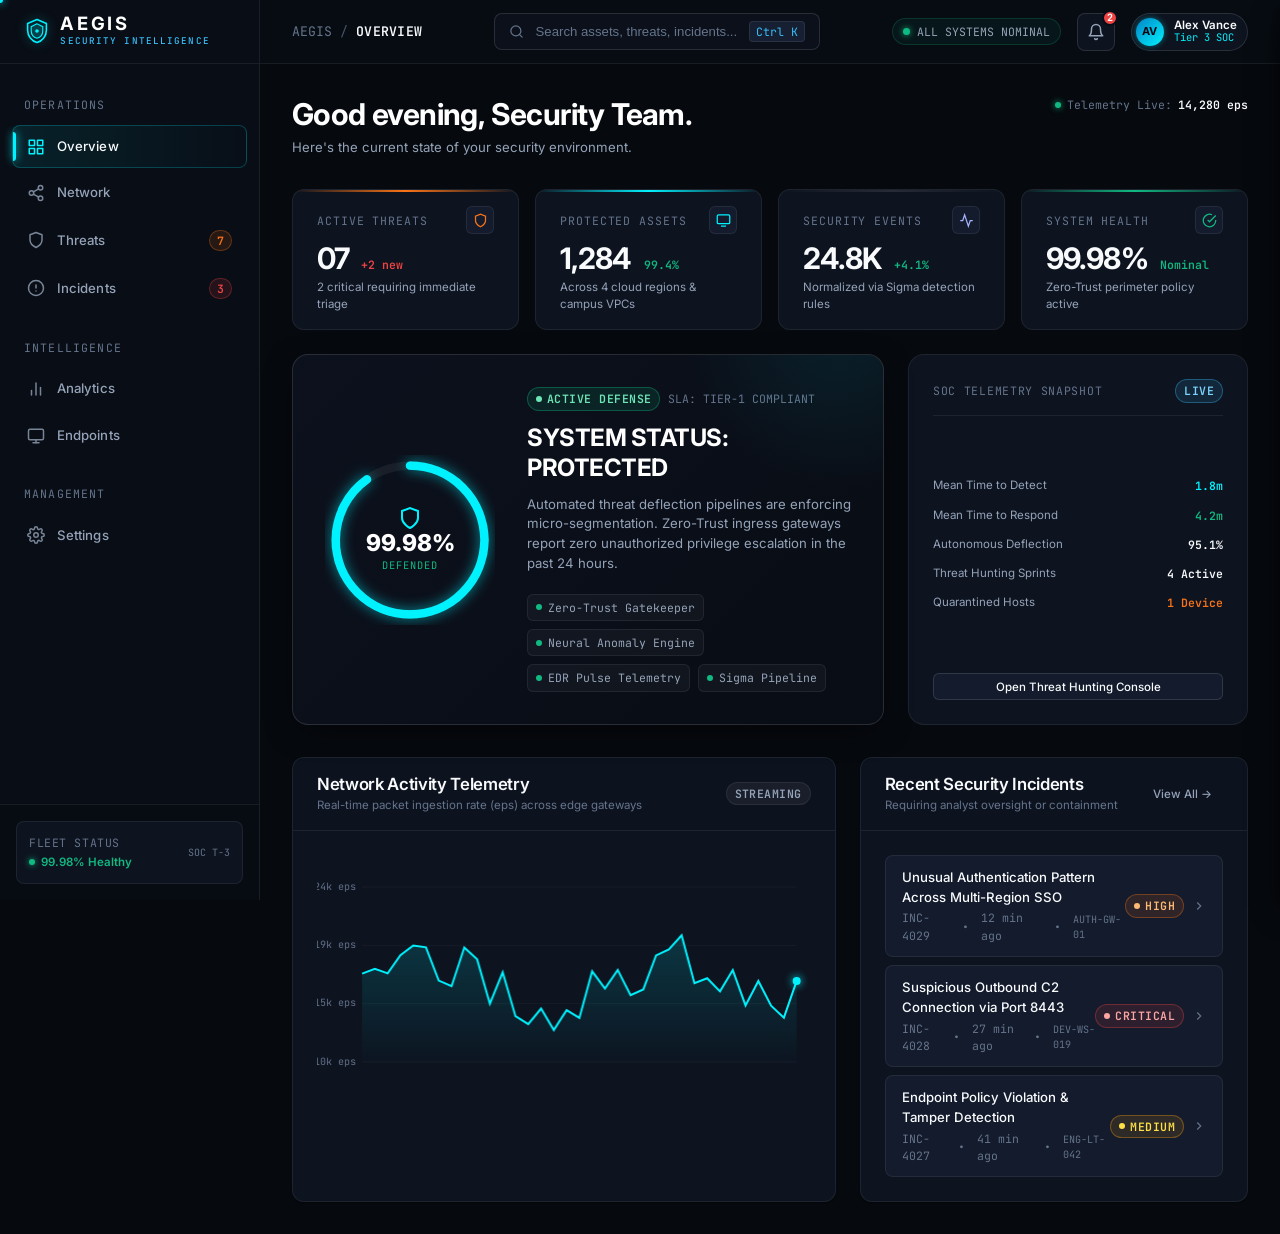
==== index.html @ f19ad9c3 "feat: complete production-grade AEGIS Security Intelligence Platform" ====
<!DOCTYPE html>
<html lang="en">
<head>
  <meta charset="UTF-8">
  <meta name="viewport" content="width=device-width, initial-scale=1.0">
  <meta name="description" content="AEGIS is a security intelligence platform concept for monitoring threats, incidents, endpoints, and network activity.">
  <meta name="theme-color" content="#06090e">
  <meta name="color-scheme" content="dark">
  <title>AEGIS — Security Intelligence Platform</title>

  <!-- Open Graph / Meta -->
  <meta property="og:title" content="AEGIS — Security Intelligence Platform">
  <meta property="og:description" content="Next-generation security operations center platform for monitoring infrastructure, investigating threats, and analyzing cyber incidents.">
  <meta property="og:type" content="website">

  <!-- Typography: Inter & JetBrains Mono -->
  <link rel="preconnect" href="https://fonts.googleapis.com">
  <link rel="preconnect" href="https://fonts.gstatic.com" crossorigin>
  <link href="https://fonts.googleapis.com/css2?family=Inter:wght@400;500;600;700;800&family=JetBrains+Mono:wght@400;500;600;700&display=swap" rel="stylesheet">

  <!-- Stylesheets -->
  <link rel="stylesheet" href="css/variables.css">
  <link rel="stylesheet" href="css/base.css">
  <link rel="stylesheet" href="css/layout.css">
  <link rel="stylesheet" href="css/components.css">
  <link rel="stylesheet" href="css/dashboard.css">
  <link rel="stylesheet" href="css/responsive.css">
</head>
<body>
  <!-- Accessibility: Skip Link -->
  <a href="#main-content" class="skip-link">Skip to main content</a>

  <div class="app-container">
    <!-- ====================================================================
         GLOBAL APPLICATION SHELL: SIDEBAR
         ==================================================================== -->
    <aside id="app-sidebar" class="app-sidebar" aria-label="Main Navigation">
      <div class="sidebar-header">
        <a href="#/overview" class="brand-logo-wrap" title="AEGIS Platform Home">
          <!-- Geometric Aegis Shield SVG Logo -->
          <svg class="brand-shield-svg" viewBox="0 0 32 36" fill="none" xmlns="http://www.w3.org/2000/svg" aria-hidden="true">
            <path d="M16 2L3 7.5V17C3 24.8 8.6 31.9 16 34C23.4 31.9 29 24.8 29 17V7.5L16 2Z" stroke="currentColor" stroke-width="2.2" stroke-linecap="round" stroke-linejoin="round"/>
            <path d="M16 8L8 12V17.5C8 22.2 11.4 26.6 16 28C20.6 26.6 24 22.2 24 17.5V12L16 8Z" fill="rgba(0, 242, 254, 0.12)" stroke="currentColor" stroke-width="1.6"/>
            <circle cx="16" cy="18" r="2.5" fill="currentColor"/>
          </svg>
          <div class="brand-text">
            <span class="brand-name">AEGIS</span>
            <span class="brand-tagline">Security Intelligence</span>
          </div>
        </a>
      </div>

      <nav class="sidebar-nav" aria-label="Platform Views">
        <div class="nav-section-label">Operations</div>
        
        <a href="#/overview" class="nav-item is-active" data-route="overview" aria-current="page">
          <div class="nav-label-wrap">
            <svg class="nav-icon" viewBox="0 0 24 24" fill="none" stroke="currentColor" stroke-width="2" stroke-linecap="round" stroke-linejoin="round" aria-hidden="true">
              <rect x="3" y="3" width="7" height="7"/><rect x="14" y="3" width="7" height="7"/><rect x="14" y="14" width="7" height="7"/><rect x="3" y="14" width="7" height="7"/>
            </svg>
            <span>Overview</span>
          </div>
        </a>

        <a href="#/network" class="nav-item" data-route="network">
          <div class="nav-label-wrap">
            <svg class="nav-icon" viewBox="0 0 24 24" fill="none" stroke="currentColor" stroke-width="2" stroke-linecap="round" stroke-linejoin="round" aria-hidden="true">
              <circle cx="18" cy="5" r="3"/><circle cx="6" cy="12" r="3"/><circle cx="18" cy="19" r="3"/><line x1="8.59" y1="13.51" x2="15.42" y2="17.49"/><line x1="15.41" y1="6.51" x2="8.59" y2="10.49"/>
            </svg>
            <span>Network</span>
          </div>
        </a>

        <a href="#/threats" class="nav-item" data-route="threats">
          <div class="nav-label-wrap">
            <svg class="nav-icon" viewBox="0 0 24 24" fill="none" stroke="currentColor" stroke-width="2" stroke-linecap="round" stroke-linejoin="round" aria-hidden="true">
              <path d="M12 22s8-4 8-10V5l-8-3-8 3v7c0 6 8 10 8 10z"/>
            </svg>
            <span>Threats</span>
          </div>
          <span class="nav-badge badge-high" title="Active Detections">7</span>
        </a>

        <a href="#/incidents" class="nav-item" data-route="incidents">
          <div class="nav-label-wrap">
            <svg class="nav-icon" viewBox="0 0 24 24" fill="none" stroke="currentColor" stroke-width="2" stroke-linecap="round" stroke-linejoin="round" aria-hidden="true">
              <circle cx="12" cy="12" r="10"/><line x1="12" y1="8" x2="12" y2="12"/><line x1="12" y1="16" x2="12.01" y2="16"/>
            </svg>
            <span>Incidents</span>
          </div>
          <span class="nav-badge badge-critical" title="Open Incidents">3</span>
        </a>

        <div class="nav-section-label" style="margin-top: var(--space-md);">Intelligence</div>

        <a href="#/analytics" class="nav-item" data-route="analytics">
          <div class="nav-label-wrap">
            <svg class="nav-icon" viewBox="0 0 24 24" fill="none" stroke="currentColor" stroke-width="2" stroke-linecap="round" stroke-linejoin="round" aria-hidden="true">
              <line x1="18" y1="20" x2="18" y2="10"/><line x1="12" y1="20" x2="12" y2="4"/><line x1="6" y1="20" x2="6" y2="14"/>
            </svg>
            <span>Analytics</span>
          </div>
        </a>

        <a href="#/endpoints" class="nav-item" data-route="endpoints">
          <div class="nav-label-wrap">
            <svg class="nav-icon" viewBox="0 0 24 24" fill="none" stroke="currentColor" stroke-width="2" stroke-linecap="round" stroke-linejoin="round" aria-hidden="true">
              <rect x="2" y="3" width="20" height="14" rx="2" ry="2"/><line x1="8" y1="21" x2="16" y2="21"/><line x1="12" y1="17" x2="12" y2="21"/>
            </svg>
            <span>Endpoints</span>
          </div>
        </a>

        <div class="nav-section-label" style="margin-top: var(--space-md);">Management</div>

        <a href="#/settings" class="nav-item settings-link" data-route="settings">
          <div class="nav-label-wrap">
            <svg class="nav-icon" viewBox="0 0 24 24" fill="none" stroke="currentColor" stroke-width="2" stroke-linecap="round" stroke-linejoin="round" aria-hidden="true">
              <circle cx="12" cy="12" r="3"/><path d="M19.4 15a1.65 1.65 0 0 0 .33 1.82l.06.06a2 2 0 0 1 0 2.83 2 2 0 0 1-2.83 0l-.06-.06a1.65 1.65 0 0 0-1.82-.33 1.65 1.65 0 0 0-1 1.51V21a2 2 0 0 1-2 2 2 2 0 0 1-2-2v-.09A1.65 1.65 0 0 0 9 19.4a1.65 1.65 0 0 0-1.82.33l-.06.06a2 2 0 0 1-2.83 0 2 2 0 0 1 0-2.83l.06-.06a1.65 1.65 0 0 0 .33-1.82 1.65 1.65 0 0 0-1.51-1H3a2 2 0 0 1-2-2 2 2 0 0 1 2-2h.09A1.65 1.65 0 0 0 4.6 9a1.65 1.65 0 0 0-.33-1.82l-.06-.06a2 2 0 0 1 0-2.83 2 2 0 0 1 2.83 0l.06.06a1.65 1.65 0 0 0 1.82.33H9a1.65 1.65 0 0 0 1-1.51V3a2 2 0 0 1 2-2 2 2 0 0 1 2 2v.09a1.65 1.65 0 0 0 1 1.51 1.65 1.65 0 0 0 1.82-.33l.06-.06a2 2 0 0 1 2.83 0 2 2 0 0 1 0 2.83l-.06.06a1.65 1.65 0 0 0-.33 1.82V9a1.65 1.65 0 0 0 1.51 1H21a2 2 0 0 1 2 2 2 2 0 0 1-2 2h-.09a1.65 1.65 0 0 0-1.51 1z"/>
            </svg>
            <span>Settings</span>
          </div>
        </a>
      </nav>

      <!-- Sidebar Status Card -->
      <div class="sidebar-footer">
        <div class="health-status-card">
          <div class="health-status-info">
            <span class="health-label">Fleet Status</span>
            <span class="health-val">
              <span class="health-pulse-dot"></span>
              99.98% Healthy
            </span>
          </div>
          <span style="font-family:var(--font-mono); font-size:10px; color:var(--text-muted);">SOC T-3</span>
        </div>
      </div>
    </aside>

    <!-- ====================================================================
         MAIN APP CONTAINER: TOPBAR & CONTENT
         ==================================================================== -->
    <main id="main-content" class="app-main" tabindex="-1">
      <!-- Topbar Header -->
      <header class="app-topbar">
        <div class="topbar-left">
          <button id="mobile-menu-trigger" class="mobile-menu-trigger" aria-label="Open Navigation Menu">
            <svg width="20" height="20" viewBox="0 0 24 24" fill="none" stroke="currentColor" stroke-width="2" stroke-linecap="round" stroke-linejoin="round" aria-hidden="true"><line x1="3" y1="12" x2="21" y2="12"/><line x1="3" y1="6" x2="21" y2="6"/><line x1="3" y1="18" x2="21" y2="18"/></svg>
          </button>
          
          <nav class="breadcrumbs" aria-label="Breadcrumb">
            <span class="breadcrumb-root">AEGIS</span>
            <span class="breadcrumb-separator">/</span>
            <span id="breadcrumb-current" class="breadcrumb-current">OVERVIEW</span>
          </nav>
        </div>

        <div class="topbar-center">
          <button class="search-command-btn" aria-label="Global Search">
            <svg width="15" height="15" viewBox="0 0 24 24" fill="none" stroke="currentColor" stroke-width="2" stroke-linecap="round" stroke-linejoin="round" aria-hidden="true"><circle cx="11" cy="11" r="8"/><line x1="21" y1="21" x2="16.65" y2="16.65"/></svg>
            <span>Search assets, threats, incidents...</span>
            <kbd class="search-kbd-shortcut">Ctrl K</kbd>
          </button>
        </div>

        <div class="topbar-right">
          <div class="system-status-indicator" title="Global Security SLA Nominal">
            <span class="status-dot-nominal"></span>
            <span>ALL SYSTEMS NOMINAL</span>
          </div>

          <!-- Notification Bell -->
          <div class="notif-wrapper">
            <button id="notif-btn" class="icon-btn" aria-label="View Alerts and Notifications" aria-expanded="false">
              <svg width="18" height="18" viewBox="0 0 24 24" fill="none" stroke="currentColor" stroke-width="2" stroke-linecap="round" stroke-linejoin="round" aria-hidden="true"><path d="M18 8A6 6 0 0 0 6 8c0 7-3 9-3 9h18s-3-2-3-9"/><path d="M13.73 21a2 2 0 0 1-3.46 0"/></svg>
              <span id="notif-badge" class="notif-badge-pill">2</span>
            </button>
            <div id="notif-panel" class="notif-panel" role="region" aria-label="Alerts Dropdown">
              <div class="notif-header">
                <span class="notif-title">Real-Time SOC Alerts</span>
                <button id="notif-clear-btn" class="notif-clear-btn">Mark All Read</button>
              </div>
              <ul id="notif-list" class="notif-list"></ul>
            </div>
          </div>

          <!-- Analyst Profile -->
          <div class="user-profile-badge" title="Authenticated Security Analyst">
            <div class="user-avatar">AV</div>
            <div class="user-meta">
              <span class="user-name">Alex Vance</span>
              <span class="user-role">Tier 3 SOC</span>
            </div>
          </div>
        </div>
      </header>

      <!-- Content Views Wrapper -->
      <div class="content-wrapper">

        <!-- ================================================================
             VIEW 1: OVERVIEW DASHBOARD
             ================================================================ -->
        <section id="view-overview" class="page-view is-active" aria-labelledby="overview-heading">
          <div class="page-header">
            <div class="page-title-group">
              <h1 id="overview-heading" class="page-title">Good evening, Security Team.</h1>
              <p class="page-subtitle">Here's the current state of your security environment.</p>
            </div>
            <div class="page-header-actions">
              <span style="font-family:var(--font-mono); font-size:var(--text-xs); color:var(--text-muted); display:flex; align-items:center; gap:6px;">
                <span class="status-dot-nominal" style="width:6px; height:6px;"></span>
                Telemetry Live: <span id="ticker-eps" style="color:var(--text-primary); font-weight:600;">14,280 eps</span>
              </span>
            </div>
          </div>

          <!-- Top Metrics Grid -->
          <div class="metrics-grid">
            <div class="metric-card accent-threat">
              <div class="metric-top">
                <span class="metric-label">Active Threats</span>
                <div class="metric-icon-wrap" style="color:var(--color-high);">
                  <svg width="15" height="15" viewBox="0 0 24 24" fill="none" stroke="currentColor" stroke-width="2"><path d="M12 22s8-4 8-10V5l-8-3-8 3v7c0 6 8 10 8 10z"/></svg>
                </div>
              </div>
              <div class="metric-val-row">
                <span class="metric-val">07</span>
                <span class="metric-trend trend-negative">+2 new</span>
              </div>
              <p class="metric-sub">2 critical requiring immediate triage</p>
            </div>

            <div class="metric-card accent-cyan">
              <div class="metric-top">
                <span class="metric-label">Protected Assets</span>
                <div class="metric-icon-wrap">
                  <svg width="15" height="15" viewBox="0 0 24 24" fill="none" stroke="currentColor" stroke-width="2"><rect x="2" y="3" width="20" height="14" rx="2" ry="2"/><line x1="8" y1="21" x2="16" y2="21"/></svg>
                </div>
              </div>
              <div class="metric-val-row">
                <span class="metric-val">1,284</span>
                <span class="metric-trend trend-positive">99.4%</span>
              </div>
              <p class="metric-sub">Across 4 cloud regions & campus VPCs</p>
            </div>

            <div class="metric-card">
              <div class="metric-top">
                <span class="metric-label">Security Events</span>
                <div class="metric-icon-wrap" style="color:#a5b4fc;">
                  <svg width="15" height="15" viewBox="0 0 24 24" fill="none" stroke="currentColor" stroke-width="2"><polyline points="22 12 18 12 15 21 9 3 6 12 2 12"/></svg>
                </div>
              </div>
              <div class="metric-val-row">
                <span class="metric-val">24.8K</span>
                <span class="metric-trend trend-positive">+4.1%</span>
              </div>
              <p class="metric-sub">Normalized via Sigma detection rules</p>
            </div>

            <div class="metric-card accent-success">
              <div class="metric-top">
                <span class="metric-label">System Health</span>
                <div class="metric-icon-wrap" style="color:var(--color-success);">
                  <svg width="15" height="15" viewBox="0 0 24 24" fill="none" stroke="currentColor" stroke-width="2"><path d="M22 11.08V12a10 10 0 1 1-5.93-9.14"/><polyline points="22 4 12 14.01 9 11.01"/></svg>
                </div>
              </div>
              <div class="metric-val-row">
                <span class="metric-val">99.98%</span>
                <span class="metric-trend trend-positive">Nominal</span>
              </div>
              <p class="metric-sub">Zero-Trust perimeter policy active</p>
            </div>
          </div>

          <!-- Central Security Status Banner -->
          <div class="overview-status-banner">
            <div class="status-viz-card">
              <div class="radial-status-gauge" aria-label="System status 99.98% protected">
                <svg class="gauge-svg" viewBox="0 0 160 160">
                  <circle class="gauge-track" cx="80" cy="80" r="70" />
                  <circle class="gauge-progress" cx="80" cy="80" r="70" />
                </svg>
                <div class="gauge-inner-content">
                  <svg class="gauge-shield-icon" viewBox="0 0 24 24" fill="none" stroke="currentColor" stroke-width="2"><path d="M12 22s8-4 8-10V5l-8-3-8 3v7c0 6 8 10 8 10z"/></svg>
                  <span class="gauge-val">99.98%</span>
                  <span class="gauge-label">DEFENDED</span>
                </div>
              </div>

              <div class="status-details-content">
                <div class="status-badge-row">
                  <span class="badge badge-success"><span class="badge-dot"></span>ACTIVE DEFENSE</span>
                  <span style="font-family:var(--font-mono); font-size:var(--text-xs); color:var(--text-muted);">SLA: TIER-1 COMPLIANT</span>
                </div>
                <h2 class="status-headline">SYSTEM STATUS: PROTECTED</h2>
                <p class="status-description">
                  Automated threat deflection pipelines are enforcing micro-segmentation. Zero-Trust ingress gateways report zero unauthorized privilege escalation in the past 24 hours.
                </p>
                <div class="engine-chips-grid">
                  <span class="engine-chip"><span class="chip-status-dot"></span>Zero-Trust Gatekeeper</span>
                  <span class="engine-chip"><span class="chip-status-dot"></span>Neural Anomaly Engine</span>
                  <span class="engine-chip"><span class="chip-status-dot"></span>EDR Pulse Telemetry</span>
                  <span class="engine-chip"><span class="chip-status-dot"></span>Sigma Pipeline</span>
                </div>
              </div>
            </div>

            <!-- SOC Readiness Sidebar -->
            <div class="soc-readiness-card">
              <div class="readiness-header">
                <span class="readiness-title">SOC Telemetry Snapshot</span>
                <span class="badge badge-low">LIVE</span>
              </div>
              <div class="readiness-list">
                <div class="readiness-row">
                  <span class="readiness-k">Mean Time to Detect</span>
                  <span class="readiness-v" style="color:var(--accent-cyan);">1.8m</span>
                </div>
                <div class="readiness-row">
                  <span class="readiness-k">Mean Time to Respond</span>
                  <span class="readiness-v" style="color:var(--color-success);">4.2m</span>
                </div>
                <div class="readiness-row">
                  <span class="readiness-k">Autonomous Deflection</span>
                  <span class="readiness-v">95.1%</span>
                </div>
                <div class="readiness-row">
                  <span class="readiness-k">Threat Hunting Sprints</span>
                  <span class="readiness-v">4 Active</span>
                </div>
                <div class="readiness-row">
                  <span class="readiness-k">Quarantined Hosts</span>
                  <span class="readiness-v" style="color:var(--color-high);">1 Device</span>
                </div>
              </div>
              <button class="btn btn-secondary btn-sm" onclick="window.AEGIS_NAV.navigateTo('threats')" style="width:100%;">
                Open Threat Hunting Console
              </button>
            </div>
          </div>

          <!-- Bottom Row: Realtime Activity Wave + Recent Incidents -->
          <div class="overview-grid-2col">
            <div class="card">
              <div class="card-header">
                <div class="card-title-wrap">
                  <h3 class="card-title">Network Activity Telemetry</h3>
                  <span class="card-subtitle">Real-time packet ingestion rate (eps) across edge gateways</span>
                </div>
                <span class="badge badge-neutral">STREAMING</span>
              </div>
              <div class="card-body">
                <div class="chart-container-box">
                  <canvas id="overview-activity-chart" class="chart-canvas"></canvas>
                </div>
              </div>
            </div>

            <div class="card">
              <div class="card-header">
                <div class="card-title-wrap">
                  <h3 class="card-title">Recent Security Incidents</h3>
                  <span class="card-subtitle">Requiring analyst oversight or containment</span>
                </div>
                <button class="btn btn-ghost btn-sm" onclick="window.AEGIS_NAV.navigateTo('incidents')">
                  View All &rarr;
                </button>
              </div>
              <div class="card-body">
                <div id="overview-incident-stream" class="incident-stream-list"></div>
              </div>
            </div>
          </div>
        </section>

        <!-- ================================================================
             VIEW 2: NETWORK INTELLIGENCE
             ================================================================ -->
        <section id="view-network" class="page-view" aria-labelledby="network-heading">
          <div class="page-header">
            <div class="page-title-group">
              <h1 id="network-heading" class="page-title">NETWORK INTELLIGENCE</h1>
              <p class="page-subtitle">Monitor relationships between protected assets and external activity.</p>
            </div>
            <div class="page-header-actions">
              <span class="badge badge-low">48 Monitored Nodes</span>
              <span class="badge badge-neutral">Fiber 40G Mesh</span>
            </div>
          </div>

          <div class="network-layout-wrapper">
            <div class="network-canvas-card">
              <!-- Toolbar -->
              <div class="network-toolbar">
                <div class="network-filter-pills" role="group" aria-label="Network topology filters">
                  <button class="filter-pill-btn is-active" data-filter="ALL">ALL</button>
                  <button class="filter-pill-btn" data-filter="INTERNAL">INTERNAL</button>
                  <button class="filter-pill-btn" data-filter="EXTERNAL">EXTERNAL</button>
                  <button class="filter-pill-btn" data-filter="CRITICAL">CRITICAL</button>
                </div>

                <div class="network-zoom-controls" role="group" aria-label="Canvas zoom controls">
                  <button id="net-zoom-in" class="filter-pill-btn" title="Zoom In">+</button>
                  <button id="net-zoom-out" class="filter-pill-btn" title="Zoom Out">&minus;</button>
                  <button id="net-zoom-reset" class="filter-pill-btn" title="Reset View">Reset</button>
                </div>
              </div>

              <!-- Interactive Canvas -->
              <div class="network-canvas-viewport">
                <canvas id="network-canvas"></canvas>
              </div>

              <!-- Legend -->
              <div class="network-legend-bar">
                <div class="legend-item"><span class="legend-dot-crit"></span> Critical Link</div>
                <div class="legend-item"><span class="legend-dot-warn"></span> Anomaly / Warning</div>
                <div class="legend-item"><span class="legend-dot-ok"></span> Protected Mesh</div>
                <span style="color:var(--text-dim);">|</span>
                <span style="font-size:11px;">Drag to Pan • Click Node to Inspect</span>
              </div>
            </div>

            <!-- Live Topology Inspector -->
            <div class="node-inspector-card">
              <div style="display:flex; align-items:center; justify-content:space-between;">
                <span style="font-family:var(--font-mono); font-size:var(--text-xs); color:var(--text-muted); text-transform:uppercase;">Asset Inspector</span>
                <span id="inspector-status" class="badge badge-critical">CRITICAL</span>
              </div>

              <div style="border-bottom:1px solid var(--border-subtle); padding-bottom:var(--space-sm);">
                <h3 id="inspector-asset" style="font-size:var(--text-lg); font-weight:700; color:var(--text-primary);">EXT-TOR-EXIT</h3>
                <span id="inspector-ip" style="font-family:var(--font-mono); font-size:var(--text-xs); color:var(--accent-blue);">185.220.101.5</span>
              </div>

              <div class="node-prop-group">
                <span class="node-prop-label">Topology Classification</span>
                <span id="inspector-tier" class="node-prop-val">External IP (EXTERNAL)</span>
              </div>

              <div class="node-prop-group">
                <span class="node-prop-label">Live Throughput</span>
                <span id="inspector-traffic" class="node-prop-val">1.4 MB/s</span>
              </div>

              <div class="node-prop-group">
                <span class="node-prop-label">Connected Mesh Peers</span>
                <span id="inspector-peers" class="node-prop-val">1 Ingress Trunk</span>
              </div>

              <div id="inspector-risk" style="margin-top:var(--space-xs);"></div>

              <div id="inspector-actions" style="margin-top:var(--space-sm); display:flex; flex-direction:column; gap:6px;"></div>
            </div>
          </div>
        </section>

        <!-- ================================================================
             VIEW 3: THREAT INTELLIGENCE
             ================================================================ -->
        <section id="view-threats" class="page-view" aria-labelledby="threats-heading">
          <div class="page-header">
            <div class="page-title-group">
              <h1 id="threats-heading" class="page-title">THREAT INTELLIGENCE</h1>
              <p class="page-subtitle">Global indicators of compromise, automated heuristic detections, and active threat actors.</p>
            </div>
            <div class="page-header-actions">
              <span id="threats-count-badge" class="badge badge-high">7 Detections</span>
            </div>
          </div>

          <!-- Filter & Search Bar -->
          <div class="filter-bar">
            <div class="input-search-wrap">
              <svg class="input-search-icon" viewBox="0 0 24 24" fill="none" stroke="currentColor" stroke-width="2"><circle cx="11" cy="11" r="8"/><line x1="21" y1="21" x2="16.65" y2="16.65"/></svg>
              <input type="text" id="threat-search-input" class="input-search" placeholder="Search threat name, ID, source, target...">
            </div>

            <div class="filter-group">
              <select id="threat-severity-select" class="select-custom" aria-label="Filter by Severity">
                <option value="ALL">Severity: All</option>
                <option value="CRITICAL">Critical</option>
                <option value="HIGH">High</option>
                <option value="MEDIUM">Medium</option>
                <option value="LOW">Low</option>
              </select>

              <select id="threat-status-select" class="select-custom" aria-label="Filter by Status">
                <option value="ALL">Status: All</option>
                <option value="INVESTIGATING">Investigating</option>
                <option value="MONITORING">Monitoring</option>
                <option value="CONTAINED">Contained</option>
                <option value="MITIGATED">Mitigated</option>
              </select>

              <select id="threat-sort-select" class="select-custom" aria-label="Sort Threats">
                <option value="time-desc">Sort: Risk Score</option>
                <option value="severity">Sort: Severity Rank</option>
              </select>
            </div>
          </div>

          <!-- Threats Table -->
          <div class="card">
            <div class="table-responsive">
              <table class="data-table" aria-label="Threat Detections Table">
                <thead>
                  <tr>
                    <th scope="col">Threat & Identifier</th>
                    <th scope="col">Severity</th>
                    <th scope="col">Source / Subnet</th>
                    <th scope="col">Target Asset</th>
                    <th scope="col">Detected</th>
                    <th scope="col">Status</th>
                  </tr>
                </thead>
                <tbody id="threats-table-body"></tbody>
              </table>
            </div>
          </div>
        </section>

        <!-- ================================================================
             VIEW 4: INCIDENT CENTER
             ================================================================ -->
        <section id="view-incidents" class="page-view" aria-labelledby="incidents-heading">
          <div class="page-header">
            <div class="page-title-group">
              <h1 id="incidents-heading" class="page-title">INCIDENT CENTER</h1>
              <p class="page-subtitle">Triage, containment protocols, and multi-stage forensic case tracking.</p>
            </div>
            <div class="page-header-actions">
              <div id="incident-tabs" class="tab-nav" role="tablist">
                <button class="tab-btn is-active" data-tab="ALL" role="tab">All <span id="tab-count-all" class="tab-count">5</span></button>
                <button class="tab-btn" data-tab="ACTIVE" role="tab">Active <span id="tab-count-active" class="tab-count">1</span></button>
                <button class="tab-btn" data-tab="INVESTIGATING" role="tab">Investigating <span id="tab-count-investigating" class="tab-count">2</span></button>
                <button class="tab-btn" data-tab="RESOLVED" role="tab">Resolved <span id="tab-count-resolved" class="tab-count">2</span></button>
              </div>
            </div>
          </div>

          <!-- Incidents Grid -->
          <div id="incidents-container" class="incident-card-grid"></div>
        </section>

        <!-- ================================================================
             VIEW 5: SECURITY ANALYTICS
             ================================================================ -->
        <section id="view-analytics" class="page-view" aria-labelledby="analytics-heading">
          <div class="page-header">
            <div class="page-title-group">
              <h1 id="analytics-heading" class="page-title">SECURITY ANALYTICS</h1>
              <p class="page-subtitle">Deep telemetry analysis, threat vectors, deflection rates, and response metrics.</p>
            </div>
            <div class="page-header-actions">
              <div class="tab-nav" role="group" aria-label="Timeframe Range Filter">
                <button class="tab-btn analytics-range-btn is-active" data-range="24H">24H</button>
                <button class="tab-btn analytics-range-btn" data-range="7D">7D</button>
                <button class="tab-btn analytics-range-btn" data-range="30D">30D</button>
                <button class="tab-btn analytics-range-btn" data-range="90D">90D</button>
              </div>
            </div>
          </div>

          <!-- Analytics Metric Cards -->
          <div class="metrics-grid">
            <div class="metric-card accent-threat">
              <div class="metric-top">
                <span class="metric-label">Total Threats Detected</span>
                <span style="font-family:var(--font-mono); font-size:var(--text-xs); color:var(--text-muted);">Period</span>
              </div>
              <div class="metric-val-row">
                <span id="analytics-total-threats" class="metric-val">142</span>
              </div>
              <p class="metric-sub">Correlated across 34 edge points</p>
            </div>

            <div class="metric-card accent-cyan">
              <div class="metric-top">
                <span class="metric-label">Automated Deflection</span>
                <span style="font-family:var(--font-mono); font-size:var(--text-xs); color:var(--color-success);">High SLA</span>
              </div>
              <div class="metric-val-row">
                <span id="analytics-blocked-threats" class="metric-val">95.1%</span>
              </div>
              <p class="metric-sub">Blocked instantly at WAF / EDR layer</p>
            </div>

            <div class="metric-card">
              <div class="metric-top">
                <span class="metric-label">Events Analyzed</span>
                <span style="font-family:var(--font-mono); font-size:var(--text-xs); color:var(--text-muted);">Total</span>
              </div>
              <div class="metric-val-row">
                <span id="analytics-events-analyzed" class="metric-val">24,812</span>
              </div>
              <p class="metric-sub">Ingested into Sigma heuristic graph</p>
            </div>

            <div class="metric-card accent-success">
              <div class="metric-top">
                <span class="metric-label">Mean Response Time</span>
                <span id="analytics-mttr-change" class="metric-trend trend-positive">-18.4%</span>
              </div>
              <div class="metric-val-row">
                <span id="analytics-mttr" class="metric-val">4.2m</span>
              </div>
              <p class="metric-sub">Faster than SOC baseline benchmark</p>
            </div>
          </div>

          <!-- Dual Column Charts -->
          <div class="analytics-grid-2col">
            <div class="card">
              <div class="card-header">
                <div class="card-title-wrap">
                  <h3 class="card-title">Threat Activity Timeline</h3>
                  <span class="card-subtitle">Volume of blocked threats vs escalated investigations</span>
                </div>
                <div style="display:flex; align-items:center; gap:var(--space-sm); font-family:var(--font-mono); font-size:11px;">
                  <span style="display:flex; align-items:center; gap:4px; color:var(--accent-cyan);"><span style="width:8px; height:8px; background:var(--accent-cyan); border-radius:2px;"></span>Blocked</span>
                  <span style="display:flex; align-items:center; gap:4px; color:var(--color-medium);"><span style="width:8px; height:8px; background:var(--color-medium); border-radius:2px;"></span>Investigated</span>
                </div>
              </div>
              <div class="card-body">
                <canvas id="analytics-timeline-chart" style="width:100%; height:260px;"></canvas>
              </div>
            </div>

            <div class="card">
              <div class="card-header">
                <div class="card-title-wrap">
                  <h3 class="card-title">Security Events by Classification</h3>
                  <span class="card-subtitle">Normalized distribution across threat categories</span>
                </div>
              </div>
              <div class="card-body">
                <div id="analytics-categories-list" class="category-bar-list"></div>
              </div>
            </div>
          </div>

          <!-- Bottom 2-Col: Attack Vectors & Fleet Health -->
          <div class="analytics-grid-2col">
            <div class="card">
              <div class="card-header">
                <div class="card-title-wrap">
                  <h3 class="card-title">Attack Vectors Ranked by Risk</h3>
                  <span class="card-subtitle">Observed frequency & adversary sophistication score</span>
                </div>
              </div>
              <div class="card-body">
                <div id="analytics-vectors-list" style="display:flex; flex-direction:column; gap:var(--space-sm);"></div>
              </div>
            </div>

            <div class="card">
              <div class="card-header">
                <div class="card-title-wrap">
                  <h3 class="card-title">Fleet Compliance Posture</h3>
                  <span class="card-subtitle">Managed endpoint security status across enterprise</span>
                </div>
              </div>
              <div class="card-body">
                <div style="display:grid; grid-template-columns:repeat(3, 1fr); gap:var(--space-md); text-align:center; margin-bottom:var(--space-lg);">
                  <div style="background:var(--bg-surface); border:1px solid var(--border-subtle); border-radius:var(--radius-md); padding:var(--space-md);">
                    <span style="font-family:var(--font-mono); font-size:var(--text-xs); color:var(--color-success);">HEALTHY</span>
                    <h4 id="posture-healthy" style="font-size:1.6rem; color:var(--text-primary); margin-top:4px;">1,248</h4>
                    <span style="font-size:11px; color:var(--text-muted);">97.2% Fleet</span>
                  </div>
                  <div style="background:var(--bg-surface); border:1px solid var(--border-subtle); border-radius:var(--radius-md); padding:var(--space-md);">
                    <span style="font-family:var(--font-mono); font-size:var(--text-xs); color:var(--color-medium);">WARNING</span>
                    <h4 id="posture-warning" style="font-size:1.6rem; color:var(--text-primary); margin-top:4px;">28</h4>
                    <span style="font-size:11px; color:var(--text-muted);">Patch Pending</span>
                  </div>
                  <div style="background:var(--bg-surface); border:1px solid var(--border-subtle); border-radius:var(--radius-md); padding:var(--space-md);">
                    <span style="font-family:var(--font-mono); font-size:var(--text-xs); color:var(--color-critical);">CRITICAL</span>
                    <h4 id="posture-critical" style="font-size:1.6rem; color:var(--text-primary); margin-top:4px;">8</h4>
                    <span style="font-size:11px; color:var(--text-muted);">Quarantined</span>
                  </div>
                </div>

                <div style="background:rgba(0, 242, 254, 0.04); border:1px solid var(--border-accent); border-radius:var(--radius-md); padding:var(--space-md); display:flex; align-items:center; gap:var(--space-md);">
                  <svg width="24" height="24" viewBox="0 0 24 24" fill="none" stroke="var(--accent-cyan)" stroke-width="2"><circle cx="12" cy="12" r="10"/><line x1="12" y1="16" x2="12" y2="12"/><line x1="12" y1="8" x2="12.01" y2="8"/></svg>
                  <p style="font-size:var(--text-xs); color:var(--text-secondary); line-height:1.5;">
                    Autonomous remediation agent is actively rolling out signature bundle <code>2026.09-R4</code> to 28 warning endpoints. Expected convergence within 30 minutes.
                  </p>
                </div>
              </div>
            </div>
          </div>
        </section>

        <!-- ================================================================
             VIEW 6: ENDPOINT SECURITY
             ================================================================ -->
        <section id="view-endpoints" class="page-view" aria-labelledby="endpoints-heading">
          <div class="page-header">
            <div class="page-title-group">
              <h1 id="endpoints-heading" class="page-title">ENDPOINT SECURITY</h1>
              <p class="page-subtitle">Real-time fleet posture, EDR telemetry, process execution, and network isolation.</p>
            </div>
            <div class="page-header-actions">
              <span id="endpoints-count-badge" class="badge badge-low">10 Managed Devices</span>
            </div>
          </div>

          <!-- Filter & Search Bar -->
          <div class="filter-bar">
            <div class="input-search-wrap">
              <svg class="input-search-icon" viewBox="0 0 24 24" fill="none" stroke="currentColor" stroke-width="2"><circle cx="11" cy="11" r="8"/><line x1="21" y1="21" x2="16.65" y2="16.65"/></svg>
              <input type="text" id="endpoint-search-input" class="input-search" placeholder="Search device name, IP address, user...">
            </div>

            <div class="filter-group">
              <select id="endpoint-os-select" class="select-custom" aria-label="Filter by Operating System">
                <option value="ALL">OS: All Platforms</option>
                <option value="Windows">Windows</option>
                <option value="Linux">Linux</option>
                <option value="macOS">macOS</option>
              </select>

              <select id="endpoint-risk-select" class="select-custom" aria-label="Filter by Risk Level">
                <option value="ALL">Risk: All Levels</option>
                <option value="Critical">Critical</option>
                <option value="High">High</option>
                <option value="Medium">Medium</option>
                <option value="Low">Low</option>
              </select>

              <select id="endpoint-status-select" class="select-custom" aria-label="Filter by Protection Status">
                <option value="ALL">Status: All</option>
                <option value="Protected">Protected</option>
                <option value="Attention">Attention</option>
                <option value="Isolated">Isolated</option>
              </select>
            </div>
          </div>

          <!-- Endpoints Table -->
          <div class="card">
            <div class="table-responsive">
              <table class="data-table" aria-label="Managed Devices Table">
                <thead>
                  <tr>
                    <th scope="col">Device & IP</th>
                    <th scope="col">Type</th>
                    <th scope="col">Operating System</th>
                    <th scope="col">Risk Level</th>
                    <th scope="col">Last Seen</th>
                    <th scope="col">Status</th>
                  </tr>
                </thead>
                <tbody id="endpoints-table-body"></tbody>
              </table>
            </div>
          </div>
        </section>

        <!-- ================================================================
             VIEW 7: PLATFORM SETTINGS
             ================================================================ -->
        <section id="view-settings" class="page-view" aria-labelledby="settings-heading">
          <div class="page-header">
            <div class="page-title-group">
              <h1 id="settings-heading" class="page-title">PLATFORM SETTINGS</h1>
              <p class="page-subtitle">Enterprise SOC configuration, alerting thresholds, access control, and preferences.</p>
            </div>
            <div class="page-header-actions">
              <button id="btn-reset-settings" class="btn btn-ghost btn-sm">Reset Defaults</button>
              <button id="btn-save-settings" class="btn btn-primary btn-sm">Save Changes</button>
            </div>
          </div>

          <div class="settings-layout">
            <!-- Settings Nav -->
            <nav class="settings-nav" aria-label="Settings Categories">
              <button class="settings-nav-item is-active" data-section="general">General</button>
              <button class="settings-nav-item" data-section="notifications">Notifications</button>
              <button class="settings-nav-item" data-section="security">Security & Access</button>
              <button class="settings-nav-item" data-section="appearance">Appearance & Audio</button>
            </nav>

            <!-- Settings Content Cards -->
            <div class="settings-content-wrap">
              <!-- SECTION: GENERAL -->
              <div id="section-general" class="settings-section-card">
                <div class="settings-group">
                  <h3 class="settings-group-title">Organization & SOC Profile</h3>
                  <p class="settings-group-desc">Core tenancy details displayed across alerts and telemetry reports.</p>
                  
                  <div style="display:flex; flex-direction:column; gap:6px; max-width:480px;">
                    <label for="setting-org-name" style="font-size:var(--text-xs); color:var(--text-secondary); font-weight:500;">Organization Name</label>
                    <input type="text" id="setting-org-name" class="input-search" style="padding-left:12px;" value="Aegis Global Operations (SOC Prime)">
                  </div>

                  <div style="display:grid; grid-template-columns:1fr 1fr; gap:var(--space-md); max-width:480px; margin-top:4px;">
                    <div>
                      <label for="setting-timezone" style="font-size:var(--text-xs); color:var(--text-secondary); font-weight:500;">Primary SOC Timezone</label>
                      <select id="setting-timezone" class="select-custom" style="width:100%; margin-top:4px;">
                        <option value="UTC">UTC (Coordinated Universal)</option>
                        <option value="EST">EST (US Eastern)</option>
                        <option value="PST">PST (US Pacific)</option>
                        <option value="GMT">GMT (London)</option>
                      </select>
                    </div>

                    <div>
                      <label for="setting-telemetry-rate" style="font-size:var(--text-xs); color:var(--text-secondary); font-weight:500;">Ingest Frequency</label>
                      <select id="setting-telemetry-rate" class="select-custom" style="width:100%; margin-top:4px;">
                        <option value="realtime">Real-Time Streaming (1s)</option>
                        <option value="5s">Aggregated (5s pulse)</option>
                        <option value="30s">Batch Window (30s)</option>
                      </select>
                    </div>
                  </div>
                </div>

                <div class="settings-group">
                  <h3 class="settings-group-title">Telemetry Retention & Archival</h3>
                  <p class="settings-group-desc">Define forensic data lifecycle retention before cold storage migration.</p>

                  <div style="max-width:320px;">
                    <label for="setting-archive-days" style="font-size:var(--text-xs); color:var(--text-secondary); font-weight:500;">Event Retention Window</label>
                    <select id="setting-archive-days" class="select-custom" style="width:100%; margin-top:4px;">
                      <option value="30">30 Days (Hot In-Memory)</option>
                      <option value="90" selected>90 Days (Recommended)</option>
                      <option value="180">180 Days (Compliance Extended)</option>
                      <option value="365">365 Days (Full Year Immutable)</option>
                    </select>
                  </div>
                </div>
              </div>

              <!-- SECTION: NOTIFICATIONS -->
              <div id="section-notifications" class="settings-section-card" style="display:none;">
                <div class="settings-group">
                  <h3 class="settings-group-title">Automated Incident Alert Routing</h3>
                  <p class="settings-group-desc">Configure escalation dispatch channels for high and critical threats.</p>

                  <label class="toggle-label">
                    <div class="toggle-info">
                      <span class="toggle-title">PagerDuty Critical Escalation</span>
                      <span class="toggle-desc">Trigger high-urgency on-call page for P0 incidents</span>
                    </div>
                    <input type="checkbox" id="setting-pagerduty" class="switch-input" checked>
                    <span class="switch-slider"></span>
                  </label>

                  <label class="toggle-label">
                    <div class="toggle-info">
                      <span class="toggle-title">Slack Security Channel Webhook</span>
                      <span class="toggle-desc">Broadcast real-time IOC detections to #soc-war-room</span>
                    </div>
                    <input type="checkbox" id="setting-slack" class="switch-input" checked>
                    <span class="switch-slider"></span>
                  </label>

                  <label class="toggle-label">
                    <div class="toggle-info">
                      <span class="toggle-title">SMS Emergency Dispatch</span>
                      <span class="toggle-desc">Send encrypted SMS alert to CIRT Incident Commander</span>
                    </div>
                    <input type="checkbox" id="setting-sms-p0" class="switch-input" checked>
                    <span class="switch-slider"></span>
                  </label>

                  <label class="toggle-label">
                    <div class="toggle-info">
                      <span class="toggle-title">Daily Executive Briefing</span>
                      <span class="toggle-desc">Email summarized posture & MTTR statistics at 06:00 UTC</span>
                    </div>
                    <input type="checkbox" id="setting-briefing" class="switch-input" checked>
                    <span class="switch-slider"></span>
                  </label>
                </div>
              </div>

              <!-- SECTION: SECURITY & ACCESS -->
              <div id="section-security" class="settings-section-card" style="display:none;">
                <div class="settings-group">
                  <h3 class="settings-group-title">Authentication & Identity Governance</h3>
                  <p class="settings-group-desc">Enforce rigorous zero-trust controls for SOC console operators.</p>

                  <div style="max-width:320px; margin-bottom:var(--space-md);">
                    <label for="setting-session-timeout" style="font-size:var(--text-xs); color:var(--text-secondary); font-weight:500;">Session Inactivity Timeout</label>
                    <select id="setting-session-timeout" class="select-custom" style="width:100%; margin-top:4px;">
                      <option value="15">15 Minutes</option>
                      <option value="30" selected>30 Minutes (Standard SOC)</option>
                      <option value="60">60 Minutes</option>
                    </select>
                  </div>

                  <label class="toggle-label">
                    <div class="toggle-info">
                      <span class="toggle-title">Mandatory Hardware Token (FIDO2 / WebAuthn)</span>
                      <span class="toggle-desc">Reject SMS and standard TOTP authenticator methods</span>
                    </div>
                    <input type="checkbox" id="setting-mfa" class="switch-input" checked>
                    <span class="switch-slider"></span>
                  </label>

                  <label class="toggle-label">
                    <div class="toggle-info">
                      <span class="toggle-title">Dual-Custody Quarantine Authorization</span>
                      <span class="toggle-desc">Require approval from two Tier-3 leads before fleet isolation</span>
                    </div>
                    <input type="checkbox" id="setting-dual-custody" class="switch-input">
                    <span class="switch-slider"></span>
                  </label>
                </div>

                <div class="settings-group">
                  <h3 class="settings-group-title">Ingestion API Credentials</h3>
                  <p class="settings-group-desc">API key utilized by EDR sensor fleet to push telemetry to Aegis ingest proxy.</p>
                  
                  <div style="display:flex; gap:var(--space-sm); max-width:540px; margin-top:4px;">
                    <input type="text" id="api-key-display" readonly value="aegis_live_sec_8f912c4019a2b8e390c1f288" class="input-search" style="font-family:var(--font-mono); font-size:12px; color:var(--accent-cyan);">
                    <button class="btn btn-secondary btn-sm" id="btn-rotate-api-key">Rotate Key</button>
                  </div>
                </div>
              </div>

              <!-- SECTION: APPEARANCE & AUDIO -->
              <div id="section-appearance" class="settings-section-card" style="display:none;">
                <div class="settings-group">
                  <h3 class="settings-group-title">Display & Interactive Customization</h3>
                  <p class="settings-group-desc">Calibrate interface feedback and pointer characteristics.</p>

                  <label class="toggle-label">
                    <div class="toggle-info">
                      <span class="toggle-title">Technical Reticle Custom Cursor</span>
                      <span class="toggle-desc">Enable high-precision desktop cursor with trailing ring</span>
                    </div>
                    <input type="checkbox" id="setting-custom-cursor" class="switch-input" checked>
                    <span class="switch-slider"></span>
                  </label>

                  <label class="toggle-label">
                    <div class="toggle-info">
                      <span class="toggle-title">SOC Synthesizer Audio Chimes</span>
                      <span class="toggle-desc">Web Audio feedback for critical alerts and successful containments</span>
                    </div>
                    <div style="display:flex; align-items:center; gap:var(--space-sm);">
                      <button id="btn-test-chime" class="btn btn-ghost btn-sm" type="button">Test Chime</button>
                      <input type="checkbox" id="setting-sound" class="switch-input">
                      <span class="switch-slider"></span>
                    </div>
                  </label>

                  <label class="toggle-label">
                    <div class="toggle-info">
                      <span class="toggle-title">High-Contrast Data Grid Mode</span>
                      <span class="toggle-desc">Enhance table borders and text contrast for low-light control rooms</span>
                    </div>
                    <input type="checkbox" id="setting-high-contrast" class="switch-input">
                    <span class="switch-slider"></span>
                  </label>
                </div>
              </div>
            </div>
          </div>
        </section>

      </div>
    </main>
  </div>

  <!-- ====================================================================
       SLIDEOVER DRAWER PANEL (Used for Deep-Dives on all pages)
       ==================================================================== -->
  <div id="slideover-backdrop" class="slideover-backdrop" aria-hidden="true"></div>
  <aside id="slideover-panel" class="slideover-panel" role="dialog" aria-modal="true" aria-labelledby="slideover-title">
    <div class="slideover-header">
      <div>
        <h2 id="slideover-title" style="font-size:var(--text-lg); font-weight:700; color:var(--text-primary); line-height:1.2;">Inspection Detail</h2>
        <span id="slideover-subtitle" style="font-family:var(--font-mono); font-size:var(--text-xs); color:var(--text-muted); margin-top:4px; display:block;">Telemetry Inspection</span>
      </div>
      <button id="slideover-close-btn" class="slideover-close-btn" aria-label="Close Inspection Panel">
        <svg width="18" height="18" viewBox="0 0 24 24" fill="none" stroke="currentColor" stroke-width="2" stroke-linecap="round" stroke-linejoin="round" aria-hidden="true"><line x1="18" y1="6" x2="6" y2="18"/><line x1="6" y1="6" x2="18" y2="18"/></svg>
      </button>
    </div>
    <div id="slideover-body" class="slideover-body"></div>
    <div id="slideover-footer" class="slideover-footer"></div>
  </aside>

  <!-- ====================================================================
       COMMAND PALETTE MODAL (Ctrl + K)
       ==================================================================== -->
  <div id="command-modal-backdrop" class="modal-backdrop" aria-hidden="true">
    <div class="command-modal" role="dialog" aria-modal="true" aria-label="Command Palette">
      <div class="command-input-wrap">
        <svg width="18" height="18" viewBox="0 0 24 24" fill="none" stroke="var(--accent-cyan)" stroke-width="2"><circle cx="11" cy="11" r="8"/><line x1="21" y1="21" x2="16.65" y2="16.65"/></svg>
        <input type="text" id="command-search-input" class="command-search-input" placeholder="Type a route, threat ID, asset, or incident..." autocomplete="off">
        <kbd class="search-kbd-shortcut">ESC</kbd>
      </div>
      <ul id="command-results" class="command-results-list" role="listbox"></ul>
    </div>
  </div>

  <!-- Toast Notification Root -->
  <div id="toast-container" class="toast-container" aria-live="polite"></div>

  <!-- JavaScript Application Bundle -->
  <script src="js/data.js"></script>
  <script src="js/navigation.js"></script>
  <script src="js/network.js"></script>
  <script src="js/threats.js"></script>
  <script src="js/incidents.js"></script>
  <script src="js/analytics.js"></script>
  <script src="js/endpoints.js"></script>
  <script src="js/settings.js"></script>
  <script src="js/app.js"></script>
</body>
</html>
---- css/variables.css ----
/**
 * AEGIS - Design System Tokens & CSS Custom Properties
 * Dark SOC x Premium Enterprise SaaS x Editorial Data Visualization
 */

:root {
  /* Color Palette - Base Obsidian & Slate */
  --bg-app: #06090e;
  --bg-sidebar: #090d15;
  --bg-topbar: rgba(9, 13, 21, 0.85);
  --bg-card: #0d131f;
  --bg-card-hover: #121929;
  --bg-surface: #131b2c;
  --bg-surface-elevated: #182238;
  --bg-input: #0b101a;
  --bg-glass: rgba(13, 19, 31, 0.75);

  /* Borders */
  --border-subtle: rgba(255, 255, 255, 0.07);
  --border-medium: rgba(255, 255, 255, 0.12);
  --border-strong: rgba(255, 255, 255, 0.2);
  --border-accent: rgba(0, 242, 254, 0.35);
  --border-critical: rgba(239, 68, 68, 0.4);

  /* Brand Accents - Electric Cyan & Precision Blue */
  --accent-cyan: #00f2fe;
  --accent-cyan-dim: rgba(0, 242, 254, 0.12);
  --accent-cyan-glow: rgba(0, 242, 254, 0.28);
  --accent-blue: #38bdf8;
  --accent-blue-deep: #0284c7;
  --accent-indigo: #6366f1;

  /* Semantic Security Colors */
  --color-critical: #ef4444;
  --color-critical-dim: rgba(239, 68, 68, 0.12);
  --color-critical-glow: rgba(239, 68, 68, 0.25);
  
  --color-high: #f97316;
  --color-high-dim: rgba(249, 115, 22, 0.12);
  
  --color-medium: #f59e0b;
  --color-medium-dim: rgba(245, 158, 11, 0.12);
  
  --color-low: #38bdf8;
  --color-low-dim: rgba(56, 189, 248, 0.12);

  --color-success: #10b981;
  --color-success-dim: rgba(16, 185, 129, 0.12);
  --color-success-glow: rgba(16, 185, 129, 0.25);

  /* Typography Colors */
  --text-primary: #f8fafc;
  --text-secondary: #94a3b8;
  --text-muted: #64748b;
  --text-dim: #475569;
  --text-cyan: #38bdf8;

  /* Typography Scales */
  --font-sans: 'Inter', -apple-system, BlinkMacSystemFont, 'Segoe UI', Roboto, Helvetica, Arial, sans-serif;
  --font-mono: 'JetBrains Mono', 'Fira Code', 'IBM Plex Mono', 'Cascadia Code', monospace;
  
  --text-xs: 0.72rem;     /* 11.5px */
  --text-sm: 0.825rem;    /* 13.2px */
  --text-base: 0.925rem;   /* 14.8px */
  --text-md: 1.05rem;     /* 16.8px */
  --text-lg: 1.25rem;     /* 20px */
  --text-xl: 1.5rem;      /* 24px */
  --text-2xl: 1.875rem;   /* 30px */
  --text-3xl: 2.25rem;    /* 36px */

  /* Spacing System */
  --space-2xs: 0.25rem;   /* 4px */
  --space-xs: 0.5rem;     /* 8px */
  --space-sm: 0.75rem;    /* 12px */
  --space-md: 1rem;       /* 16px */
  --space-lg: 1.5rem;     /* 24px */
  --space-xl: 2rem;       /* 32px */
  --space-2xl: 3rem;      /* 48px */

  /* Layout Measurements */
  --sidebar-width: 260px;
  --sidebar-collapsed-width: 72px;
  --topbar-height: 64px;
  --content-max-width: 1680px;

  /* Corner Radii */
  --radius-xs: 4px;
  --radius-sm: 6px;
  --radius-md: 8px;
  --radius-lg: 12px;
  --radius-xl: 16px;
  --radius-full: 9999px;

  /* Shadows & Elevations */
  --shadow-sm: 0 1px 2px 0 rgba(0, 0, 0, 0.4);
  --shadow-md: 0 4px 12px -2px rgba(0, 0, 0, 0.6), 0 2px 6px -1px rgba(0, 0, 0, 0.4);
  --shadow-lg: 0 12px 28px -4px rgba(0, 0, 0, 0.7), 0 4px 12px -2px rgba(0, 0, 0, 0.5);
  --shadow-glow-cyan: 0 0 20px -4px rgba(0, 242, 254, 0.25);
  --shadow-glow-critical: 0 0 20px -4px rgba(239, 68, 68, 0.25);

  /* Transitions */
  --transition-fast: 150ms cubic-bezier(0.4, 0, 0.2, 1);
  --transition-normal: 220ms cubic-bezier(0.4, 0, 0.2, 1);
  --transition-smooth: 320ms cubic-bezier(0.16, 1, 0.3, 1);

  /* Z-Index Layers */
  --z-base: 1;
  --z-sticky: 20;
  --z-topbar: 30;
  --z-sidebar: 40;
  --z-drawer: 50;
  --z-modal: 60;
  --z-toast: 70;
  --z-cursor: 9999;
}
---- css/base.css ----
/**
 * AEGIS - Base Styles, Reset, Accessible Focus, and Technical Custom Cursor
 */

*, *::before, *::after {
  box-sizing: border-box;
  margin: 0;
  padding: 0;
}

html {
  font-size: 16px;
  scroll-behavior: smooth;
  -webkit-font-smoothing: antialiased;
  -moz-osx-font-smoothing: grayscale;
  text-rendering: optimizeLegibility;
}

body {
  min-height: 100vh;
  background-color: var(--bg-app);
  color: var(--text-primary);
  font-family: var(--font-sans);
  font-size: var(--text-base);
  line-height: 1.5;
  overflow-x: hidden;
  background-image: 
    radial-gradient(circle at 18% 10%, rgba(0, 242, 254, 0.035) 0%, transparent 40%),
    radial-gradient(circle at 85% 80%, rgba(2, 132, 199, 0.03) 0%, transparent 45%),
    linear-gradient(rgba(255, 255, 255, 0.012) 1px, transparent 1px),
    linear-gradient(90deg, rgba(255, 255, 255, 0.012) 1px, transparent 1px);
  background-size: 100% 100%, 100% 100%, 36px 36px, 36px 36px;
  background-attachment: fixed;
}

/* Accessibility: Skip Link */
.skip-link {
  position: absolute;
  top: -100px;
  left: 1rem;
  background: var(--accent-cyan);
  color: #05080e;
  font-weight: 700;
  padding: 0.5rem 1rem;
  border-radius: var(--radius-sm);
  z-index: var(--z-modal);
  text-decoration: none;
  font-size: var(--text-sm);
  transition: top var(--transition-fast);
}

.skip-link:focus {
  top: 1rem;
  outline: 2px solid #fff;
  outline-offset: 2px;
}

/* Focus States - High Visibility for Keyboard Navigation */
:focus-visible {
  outline: 2px solid var(--accent-cyan);
  outline-offset: 2px;
}

button:focus-visible,
a:focus-visible,
input:focus-visible,
select:focus-visible,
textarea:focus-visible {
  outline: 2px solid var(--accent-cyan);
  outline-offset: 2px;
}

/* Typography Hierarchy */
h1, h2, h3, h4, h5, h6 {
  color: var(--text-primary);
  font-weight: 600;
  letter-spacing: -0.02em;
  line-height: 1.25;
}

p {
  color: var(--text-secondary);
}

a {
  color: var(--accent-cyan);
  text-decoration: none;
  transition: color var(--transition-fast);
}

a:hover {
  color: #70f7ff;
}

code, kbd, samp, pre {
  font-family: var(--font-mono);
  font-size: 0.88em;
}

/* Selection Color */
::selection {
  background: rgba(0, 242, 254, 0.28);
  color: #ffffff;
}

/* Custom Scrollbars */
::-webkit-scrollbar {
  width: 6px;
  height: 6px;
}

::-webkit-scrollbar-track {
  background: var(--bg-app);
}

::-webkit-scrollbar-thumb {
  background: #1b2438;
  border-radius: var(--radius-full);
}

::-webkit-scrollbar-thumb:hover {
  background: #2b3956;
}

/* Technical Custom Cursor (Desktop Only) */
@media (pointer: fine) {
  body.has-custom-cursor {
    cursor: default;
  }

  .cursor-dot {
    position: fixed;
    top: 0;
    left: 0;
    width: 6px;
    height: 6px;
    background-color: var(--accent-cyan);
    border-radius: 50%;
    pointer-events: none;
    z-index: var(--z-cursor);
    transform: translate(-50%, -50%);
    transition: opacity 0.2s ease, transform 0.08s ease-out;
    box-shadow: 0 0 8px var(--accent-cyan);
  }

  .cursor-ring {
    position: fixed;
    top: 0;
    left: 0;
    width: 28px;
    height: 28px;
    border: 1.5px solid rgba(0, 242, 254, 0.45);
    border-radius: 50%;
    pointer-events: none;
    z-index: var(--z-cursor);
    transform: translate(-50%, -50%);
    transition: width 0.2s cubic-bezier(0.16, 1, 0.3, 1), 
                height 0.2s cubic-bezier(0.16, 1, 0.3, 1), 
                border-color 0.2s ease, 
                background-color 0.2s ease,
                transform 0.12s ease-out;
  }

  .cursor-ring.is-hovered {
    width: 44px;
    height: 44px;
    border-color: rgba(0, 242, 254, 0.85);
    background-color: rgba(0, 242, 254, 0.06);
  }

  .cursor-ring.is-clicking {
    width: 22px;
    height: 22px;
    border-color: var(--accent-cyan);
    background-color: rgba(0, 242, 254, 0.2);
  }
}

/* Disable Custom Cursor on Touch and Coarse Pointers */
@media (pointer: coarse) {
  .cursor-dot, .cursor-ring {
    display: none !important;
  }
}

/* Reduced Motion Support */
@media (prefers-reduced-motion: reduce) {
  *, *::before, *::after {
    animation-duration: 0.001ms !important;
    animation-iteration-count: 1 !important;
    transition-duration: 0.001ms !important;
    scroll-behavior: auto !important;
  }
  .cursor-dot, .cursor-ring {
    display: none !important;
  }
}
---- css/layout.css ----
/**
 * AEGIS - Layout, Shell, Sidebar, Topbar, Drawers & Modals
 */

/* Shell Structure */
.app-container {
  display: flex;
  min-height: 100vh;
  position: relative;
  background-color: var(--bg-app);
}

/* Sidebar */
.app-sidebar {
  width: var(--sidebar-width);
  background-color: var(--bg-sidebar);
  border-right: 1px solid var(--border-subtle);
  display: flex;
  flex-direction: column;
  position: fixed;
  top: 0;
  bottom: 0;
  left: 0;
  z-index: var(--z-sidebar);
  transition: transform var(--transition-normal), width var(--transition-normal);
}

.sidebar-header {
  height: var(--topbar-height);
  padding: 0 var(--space-lg);
  display: flex;
  align-items: center;
  gap: var(--space-sm);
  border-bottom: 1px solid var(--border-subtle);
}

.brand-logo-wrap {
  display: flex;
  align-items: center;
  gap: 0.65rem;
  text-decoration: none;
  color: var(--text-primary);
}

.brand-shield-svg {
  width: 26px;
  height: 26px;
  flex-shrink: 0;
  color: var(--accent-cyan);
  filter: drop-shadow(0 0 6px rgba(0, 242, 254, 0.4));
}

.brand-text {
  display: flex;
  flex-direction: column;
}

.brand-name {
  font-family: var(--font-sans);
  font-size: 1.15rem;
  font-weight: 700;
  letter-spacing: 0.14em;
  color: #ffffff;
  line-height: 1;
}

.brand-tagline {
  font-family: var(--font-mono);
  font-size: 0.58rem;
  font-weight: 500;
  letter-spacing: 0.12em;
  color: var(--accent-blue);
  margin-top: 3px;
  text-transform: uppercase;
}

/* Navigation List */
.sidebar-nav {
  flex: 1;
  padding: var(--space-md) var(--space-sm);
  overflow-y: auto;
  display: flex;
  flex-direction: column;
  gap: 4px;
}

.nav-section-label {
  font-family: var(--font-mono);
  font-size: var(--text-xs);
  text-transform: uppercase;
  letter-spacing: 0.1em;
  color: var(--text-muted);
  padding: var(--space-xs) var(--space-sm);
  margin-top: var(--space-xs);
}

.nav-item {
  display: flex;
  align-items: center;
  justify-content: space-between;
  padding: 0.65rem 0.85rem;
  border-radius: var(--radius-md);
  color: var(--text-secondary);
  font-size: var(--text-sm);
  font-weight: 500;
  letter-spacing: 0.01em;
  transition: all var(--transition-fast);
  text-decoration: none;
  position: relative;
  border: 1px solid transparent;
}

.nav-item:hover {
  color: var(--text-primary);
  background-color: rgba(255, 255, 255, 0.035);
}

.nav-item.is-active {
  color: var(--text-primary);
  background: linear-gradient(90deg, rgba(0, 242, 254, 0.09) 0%, rgba(2, 132, 199, 0.02) 100%);
  border-color: rgba(0, 242, 254, 0.22);
}

.nav-item.is-active::before {
  content: '';
  position: absolute;
  left: 0;
  top: 15%;
  bottom: 15%;
  width: 3px;
  background-color: var(--accent-cyan);
  border-radius: 0 var(--radius-xs) var(--radius-xs) 0;
  box-shadow: 0 0 8px var(--accent-cyan);
}

.nav-label-wrap {
  display: flex;
  align-items: center;
  gap: 0.75rem;
}

.nav-icon {
  width: 18px;
  height: 18px;
  color: currentColor;
  opacity: 0.8;
  flex-shrink: 0;
}

.nav-item.is-active .nav-icon {
  color: var(--accent-cyan);
  opacity: 1;
}

.nav-badge {
  font-family: var(--font-mono);
  font-size: var(--text-xs);
  padding: 1px 7px;
  border-radius: var(--radius-full);
  font-weight: 600;
}

.nav-badge.badge-critical {
  background-color: var(--color-critical-dim);
  color: var(--color-critical);
  border: 1px solid rgba(239, 68, 68, 0.3);
}

.nav-badge.badge-high {
  background-color: var(--color-high-dim);
  color: var(--color-high);
  border: 1px solid rgba(249, 115, 22, 0.3);
}

/* Sidebar Footer */
.sidebar-footer {
  padding: var(--space-md);
  border-top: 1px solid var(--border-subtle);
  display: flex;
  flex-direction: column;
  gap: var(--space-sm);
  background-color: rgba(6, 9, 14, 0.4);
}

.health-status-card {
  background: var(--bg-card);
  border: 1px solid var(--border-subtle);
  border-radius: var(--radius-md);
  padding: 0.75rem;
  display: flex;
  align-items: center;
  justify-content: space-between;
}

.health-status-info {
  display: flex;
  flex-direction: column;
  gap: 2px;
}

.health-label {
  font-family: var(--font-mono);
  font-size: var(--text-xs);
  color: var(--text-muted);
  text-transform: uppercase;
  letter-spacing: 0.05em;
}

.health-val {
  font-size: var(--text-xs);
  font-weight: 600;
  color: var(--color-success);
  display: flex;
  align-items: center;
  gap: 6px;
}

.health-pulse-dot {
  width: 6px;
  height: 6px;
  border-radius: 50%;
  background-color: var(--color-success);
  box-shadow: 0 0 6px var(--color-success);
  animation: pulse-health 2s infinite ease-in-out;
}

@keyframes pulse-health {
  0%, 100% { opacity: 1; transform: scale(1); }
  50% { opacity: 0.4; transform: scale(0.85); }
}

/* Main Area Layout */
.app-main {
  flex: 1;
  margin-left: var(--sidebar-width);
  display: flex;
  flex-direction: column;
  min-width: 0;
  min-height: 100vh;
}

/* Topbar Header */
.app-topbar {
  height: var(--topbar-height);
  background-color: var(--bg-topbar);
  backdrop-filter: blur(12px);
  -webkit-backdrop-filter: blur(12px);
  border-bottom: 1px solid var(--border-subtle);
  display: flex;
  align-items: center;
  justify-content: space-between;
  padding: 0 var(--space-xl);
  position: sticky;
  top: 0;
  z-index: var(--z-topbar);
}

.topbar-left {
  display: flex;
  align-items: center;
  gap: var(--space-md);
}

.mobile-menu-trigger {
  display: none;
  background: transparent;
  border: 1px solid var(--border-medium);
  border-radius: var(--radius-sm);
  color: var(--text-primary);
  padding: 6px;
  cursor: pointer;
}

.breadcrumbs {
  display: flex;
  align-items: center;
  gap: var(--space-xs);
  font-family: var(--font-mono);
  font-size: var(--text-sm);
}

.breadcrumb-root {
  color: var(--text-muted);
}

.breadcrumb-separator {
  color: var(--text-dim);
}

.breadcrumb-current {
  color: var(--text-primary);
  font-weight: 600;
  letter-spacing: 0.02em;
}

/* Topbar Center: Quick Search Trigger */
.topbar-center {
  display: flex;
  align-items: center;
}

.search-command-btn {
  display: flex;
  align-items: center;
  gap: var(--space-sm);
  background: var(--bg-input);
  border: 1px solid var(--border-medium);
  border-radius: var(--radius-md);
  color: var(--text-muted);
  font-size: var(--text-sm);
  padding: 0.45rem 0.85rem;
  min-width: 260px;
  cursor: pointer;
  transition: all var(--transition-fast);
}

.search-command-btn:hover {
  border-color: var(--border-accent);
  color: var(--text-secondary);
}

.search-kbd-shortcut {
  margin-left: auto;
  font-family: var(--font-mono);
  font-size: var(--text-xs);
  background: #172033;
  color: var(--accent-blue);
  padding: 2px 6px;
  border-radius: var(--radius-xs);
  border: 1px solid rgba(255, 255, 255, 0.08);
}

/* Topbar Right Area */
.topbar-right {
  display: flex;
  align-items: center;
  gap: var(--space-md);
}

.system-status-indicator {
  display: flex;
  align-items: center;
  gap: 7px;
  font-family: var(--font-mono);
  font-size: var(--text-xs);
  color: var(--text-secondary);
  background: rgba(16, 185, 129, 0.06);
  border: 1px solid rgba(16, 185, 129, 0.2);
  padding: 4px 10px;
  border-radius: var(--radius-full);
}

.status-dot-nominal {
  width: 7px;
  height: 7px;
  background-color: var(--color-success);
  border-radius: 50%;
  box-shadow: 0 0 6px var(--color-success);
}

/* Notifications Button & Dropdown */
.notif-wrapper {
  position: relative;
}

.icon-btn {
  position: relative;
  background: var(--bg-card);
  border: 1px solid var(--border-medium);
  border-radius: var(--radius-md);
  color: var(--text-secondary);
  width: 38px;
  height: 38px;
  display: flex;
  align-items: center;
  justify-content: center;
  cursor: pointer;
  transition: all var(--transition-fast);
}

.icon-btn:hover {
  color: var(--text-primary);
  border-color: var(--border-accent);
}

.notif-badge-pill {
  position: absolute;
  top: -4px;
  right: -4px;
  width: 16px;
  height: 16px;
  background-color: var(--color-critical);
  color: #fff;
  font-family: var(--font-mono);
  font-size: 10px;
  font-weight: 700;
  border-radius: 50%;
  display: flex;
  align-items: center;
  justify-content: center;
  border: 2px solid var(--bg-sidebar);
}

.notif-panel {
  position: absolute;
  top: calc(100% + 8px);
  right: 0;
  width: 360px;
  background: var(--bg-card);
  border: 1px solid var(--border-strong);
  border-radius: var(--radius-lg);
  box-shadow: var(--shadow-lg);
  z-index: var(--z-modal);
  display: none;
  flex-direction: column;
  overflow: hidden;
  animation: fadeInDown 0.18s cubic-bezier(0.16, 1, 0.3, 1);
}

.notif-panel.is-open {
  display: flex;
}

.notif-header {
  padding: var(--space-sm) var(--space-md);
  border-bottom: 1px solid var(--border-subtle);
  display: flex;
  align-items: center;
  justify-content: space-between;
  background: var(--bg-surface);
}

.notif-title {
  font-size: var(--text-sm);
  font-weight: 600;
  color: var(--text-primary);
}

.notif-clear-btn {
  background: none;
  border: none;
  color: var(--accent-cyan);
  font-size: var(--text-xs);
  cursor: pointer;
}

.notif-list {
  max-height: 340px;
  overflow-y: auto;
  list-style: none;
}

.notif-item {
  padding: var(--space-sm) var(--space-md);
  border-bottom: 1px solid var(--border-subtle);
  display: flex;
  flex-direction: column;
  gap: 3px;
  cursor: pointer;
  transition: background var(--transition-fast);
}

.notif-item:hover {
  background: var(--bg-surface);
}

.notif-item.is-unread {
  background: rgba(0, 242, 254, 0.03);
  border-left: 2px solid var(--accent-cyan);
}

.notif-item-top {
  display: flex;
  align-items: center;
  justify-content: space-between;
}

.notif-item-title {
  font-size: var(--text-sm);
  font-weight: 600;
  color: var(--text-primary);
}

.notif-item-time {
  font-family: var(--font-mono);
  font-size: var(--text-xs);
  color: var(--text-muted);
}

.notif-item-desc {
  font-size: var(--text-xs);
  color: var(--text-secondary);
  line-height: 1.4;
}

/* User Profile Badge */
.user-profile-badge {
  display: flex;
  align-items: center;
  gap: 0.65rem;
  padding: 4px 10px 4px 4px;
  background: var(--bg-card);
  border: 1px solid var(--border-medium);
  border-radius: var(--radius-full);
}

.user-avatar {
  width: 28px;
  height: 28px;
  border-radius: 50%;
  background: linear-gradient(135deg, #0284c7 0%, #00f2fe 100%);
  display: flex;
  align-items: center;
  justify-content: center;
  font-weight: 700;
  font-size: 11px;
  color: #030712;
  box-shadow: 0 0 6px rgba(0, 242, 254, 0.4);
}

.user-meta {
  display: flex;
  flex-direction: column;
}

.user-name {
  font-size: var(--text-xs);
  font-weight: 600;
  color: var(--text-primary);
  line-height: 1.1;
}

.user-role {
  font-family: var(--font-mono);
  font-size: 0.65rem;
  color: var(--accent-cyan);
  line-height: 1.1;
}

/* Main Content Area */
.content-wrapper {
  flex: 1;
  padding: var(--space-xl);
  max-width: var(--content-max-width);
  width: 100%;
  margin: 0 auto;
}

/* Page Views */
.page-view {
  display: none;
  animation: fadeIn 0.24s cubic-bezier(0.16, 1, 0.3, 1);
}

.page-view.is-active {
  display: block;
}

@keyframes fadeIn {
  from { opacity: 0; transform: translateY(6px); }
  to { opacity: 1; transform: translateY(0); }
}

@keyframes fadeInDown {
  from { opacity: 0; transform: translateY(-8px); }
  to { opacity: 1; transform: translateY(0); }
}

/* Slide-over Inspection Panel */
.slideover-backdrop {
  position: fixed;
  inset: 0;
  background: rgba(4, 7, 12, 0.7);
  backdrop-filter: blur(4px);
  -webkit-backdrop-filter: blur(4px);
  z-index: var(--z-drawer);
  display: none;
  opacity: 0;
  transition: opacity var(--transition-normal);
}

.slideover-backdrop.is-open {
  display: block;
  opacity: 1;
}

.slideover-panel {
  position: fixed;
  top: 0;
  bottom: 0;
  right: 0;
  width: 540px;
  max-width: 90vw;
  background: var(--bg-card);
  border-left: 1px solid var(--border-strong);
  box-shadow: var(--shadow-lg);
  z-index: calc(var(--z-drawer) + 1);
  transform: translateX(100%);
  transition: transform var(--transition-smooth);
  display: flex;
  flex-direction: column;
  overflow: hidden;
}

.slideover-panel.is-open {
  transform: translateX(0);
}

.slideover-header {
  padding: var(--space-lg);
  border-bottom: 1px solid var(--border-subtle);
  display: flex;
  align-items: flex-start;
  justify-content: space-between;
  background: var(--bg-surface);
}

.slideover-close-btn {
  background: none;
  border: 1px solid var(--border-medium);
  border-radius: var(--radius-sm);
  color: var(--text-secondary);
  width: 32px;
  height: 32px;
  display: flex;
  align-items: center;
  justify-content: center;
  cursor: pointer;
  transition: all var(--transition-fast);
}

.slideover-close-btn:hover {
  color: var(--text-primary);
  border-color: var(--border-strong);
}

.slideover-body {
  flex: 1;
  padding: var(--space-lg);
  overflow-y: auto;
  display: flex;
  flex-direction: column;
  gap: var(--space-lg);
}

.slideover-footer {
  padding: var(--space-md) var(--space-lg);
  border-top: 1px solid var(--border-subtle);
  background: var(--bg-surface);
  display: flex;
  align-items: center;
  justify-content: flex-end;
  gap: var(--space-sm);
}

/* Command Palette Modal */
.modal-backdrop {
  position: fixed;
  inset: 0;
  background: rgba(4, 7, 12, 0.75);
  backdrop-filter: blur(6px);
  -webkit-backdrop-filter: blur(6px);
  z-index: var(--z-modal);
  display: none;
  align-items: flex-start;
  justify-content: center;
  padding-top: 12vh;
  opacity: 0;
  transition: opacity var(--transition-fast);
}

.modal-backdrop.is-open {
  display: flex;
  opacity: 1;
}

.command-modal {
  width: 600px;
  max-width: 92vw;
  background: var(--bg-card);
  border: 1px solid var(--border-strong);
  border-radius: var(--radius-xl);
  box-shadow: 0 20px 40px -10px rgba(0, 0, 0, 0.8), 0 0 25px rgba(0, 242, 254, 0.15);
  overflow: hidden;
  animation: modalScaleIn 0.18s cubic-bezier(0.16, 1, 0.3, 1);
}

@keyframes modalScaleIn {
  from { opacity: 0; transform: scale(0.96) translateY(-8px); }
  to { opacity: 1; transform: scale(1) translateY(0); }
}

.command-input-wrap {
  display: flex;
  align-items: center;
  gap: var(--space-sm);
  padding: var(--space-md) var(--space-lg);
  border-bottom: 1px solid var(--border-subtle);
  background: var(--bg-surface);
}

.command-search-input {
  flex: 1;
  background: none;
  border: none;
  color: var(--text-primary);
  font-size: var(--text-md);
  font-family: var(--font-sans);
  outline: none;
}

.command-search-input::placeholder {
  color: var(--text-muted);
}

.command-results-list {
  max-height: 380px;
  overflow-y: auto;
  list-style: none;
  padding: var(--space-xs);
}

.command-result-item {
  padding: 0.65rem var(--space-md);
  border-radius: var(--radius-md);
  display: flex;
  align-items: center;
  justify-content: space-between;
  cursor: pointer;
  transition: background var(--transition-fast);
}

.command-result-item:hover,
.command-result-item.is-selected {
  background: var(--bg-surface-elevated);
  border: 1px solid var(--border-accent);
}

.command-result-main {
  display: flex;
  align-items: center;
  gap: var(--space-sm);
}

.command-result-title {
  font-size: var(--text-sm);
  font-weight: 500;
  color: var(--text-primary);
}

.command-result-category {
  font-family: var(--font-mono);
  font-size: var(--text-xs);
  color: var(--text-muted);
  text-transform: uppercase;
}

/* Toast Notifications */
.toast-container {
  position: fixed;
  bottom: var(--space-xl);
  right: var(--space-xl);
  z-index: var(--z-toast);
  display: flex;
  flex-direction: column;
  gap: var(--space-xs);
  pointer-events: none;
}

.toast {
  pointer-events: auto;
  min-width: 280px;
  max-width: 420px;
  background: var(--bg-card);
  border: 1px solid var(--border-strong);
  border-radius: var(--radius-md);
  padding: var(--space-sm) var(--space-md);
  box-shadow: var(--shadow-lg);
  display: flex;
  align-items: center;
  gap: var(--space-sm);
  font-size: var(--text-sm);
  animation: toastSlideUp 0.22s cubic-bezier(0.16, 1, 0.3, 1);
}

@keyframes toastSlideUp {
  from { opacity: 0; transform: translateY(12px); }
  to { opacity: 1; transform: translateY(0); }
}

.toast.toast-success {
  border-left: 3px solid var(--color-success);
}

.toast.toast-critical {
  border-left: 3px solid var(--color-critical);
}

.toast.toast-info {
  border-left: 3px solid var(--accent-cyan);
}
---- css/components.css ----
/**
 * AEGIS - Reusable UI Components
 * Buttons, Badges, Metrics Cards, Tables, Form Controls, Tabs, & Tooltips
 */

/* Buttons */
.btn {
  display: inline-flex;
  align-items: center;
  justify-content: center;
  gap: var(--space-xs);
  padding: 0.5rem 1rem;
  border-radius: var(--radius-md);
  font-family: var(--font-sans);
  font-size: var(--text-sm);
  font-weight: 500;
  text-decoration: none;
  cursor: pointer;
  border: 1px solid transparent;
  transition: all var(--transition-fast);
  white-space: nowrap;
  user-select: none;
}

.btn:active {
  transform: translateY(1px);
}

.btn-primary {
  background: linear-gradient(135deg, #0284c7 0%, #00f2fe 100%);
  color: #040810;
  font-weight: 600;
  border-color: rgba(0, 242, 254, 0.4);
  box-shadow: 0 2px 10px -2px rgba(0, 242, 254, 0.35);
}

.btn-primary:hover {
  background: linear-gradient(135deg, #0396e6 0%, #38f4ff 100%);
  box-shadow: 0 4px 16px -2px rgba(0, 242, 254, 0.5);
  color: #02060d;
}

.btn-secondary {
  background: var(--bg-surface);
  color: var(--text-primary);
  border-color: var(--border-medium);
}

.btn-secondary:hover {
  background: var(--bg-surface-elevated);
  border-color: var(--border-strong);
}

.btn-danger {
  background: rgba(239, 68, 68, 0.12);
  color: #fca5a5;
  border-color: rgba(239, 68, 68, 0.35);
}

.btn-danger:hover {
  background: rgba(239, 68, 68, 0.22);
  border-color: var(--color-critical);
  color: #ffffff;
}

.btn-ghost {
  background: transparent;
  color: var(--text-secondary);
  border-color: transparent;
}

.btn-ghost:hover {
  background: rgba(255, 255, 255, 0.04);
  color: var(--text-primary);
}

.btn-sm {
  padding: 0.32rem 0.65rem;
  font-size: var(--text-xs);
  border-radius: var(--radius-sm);
}

.btn-lg {
  padding: 0.75rem 1.4rem;
  font-size: var(--text-base);
  border-radius: var(--radius-lg);
}

/* Badges & Severity Indicators */
.badge {
  display: inline-flex;
  align-items: center;
  gap: 5px;
  padding: 2px 8px;
  border-radius: var(--radius-full);
  font-family: var(--font-mono);
  font-size: var(--text-xs);
  font-weight: 600;
  letter-spacing: 0.04em;
  text-transform: uppercase;
  white-space: nowrap;
}

.badge-critical {
  background: var(--color-critical-dim);
  color: #fca5a5;
  border: 1px solid rgba(239, 68, 68, 0.35);
}

.badge-high {
  background: var(--color-high-dim);
  color: #fdba74;
  border: 1px solid rgba(249, 115, 22, 0.35);
}

.badge-medium {
  background: var(--color-medium-dim);
  color: #fde047;
  border: 1px solid rgba(245, 158, 11, 0.35);
}

.badge-low {
  background: var(--color-low-dim);
  color: #7dd3fc;
  border: 1px solid rgba(56, 189, 248, 0.35);
}

.badge-success {
  background: var(--color-success-dim);
  color: #6ee7b7;
  border: 1px solid rgba(16, 185, 129, 0.35);
}

.badge-neutral {
  background: rgba(255, 255, 255, 0.05);
  color: var(--text-secondary);
  border: 1px solid var(--border-subtle);
}

.badge-dot {
  width: 6px;
  height: 6px;
  border-radius: 50%;
  background-color: currentColor;
}

/* Metric Stats Cards */
.metrics-grid {
  display: grid;
  grid-template-columns: repeat(4, 1fr);
  gap: var(--space-md);
  margin-bottom: var(--space-lg);
}

.metric-card {
  background: var(--bg-card);
  border: 1px solid var(--border-subtle);
  border-radius: var(--radius-lg);
  padding: var(--space-md) var(--space-lg);
  position: relative;
  overflow: hidden;
  transition: all var(--transition-fast);
}

.metric-card::before {
  content: '';
  position: absolute;
  top: 0;
  left: 0;
  right: 0;
  height: 2px;
  background: linear-gradient(90deg, transparent 0%, rgba(255, 255, 255, 0.1) 50%, transparent 100%);
}

.metric-card:hover {
  border-color: var(--border-medium);
  transform: translateY(-2px);
  box-shadow: var(--shadow-md);
}

.metric-card.accent-threat::before {
  background: linear-gradient(90deg, transparent 0%, var(--color-high) 50%, transparent 100%);
}

.metric-card.accent-cyan::before {
  background: linear-gradient(90deg, transparent 0%, var(--accent-cyan) 50%, transparent 100%);
}

.metric-card.accent-success::before {
  background: linear-gradient(90deg, transparent 0%, var(--color-success) 50%, transparent 100%);
}

.metric-top {
  display: flex;
  align-items: center;
  justify-content: space-between;
  margin-bottom: var(--space-xs);
}

.metric-label {
  font-family: var(--font-mono);
  font-size: var(--text-xs);
  text-transform: uppercase;
  letter-spacing: 0.08em;
  color: var(--text-muted);
}

.metric-icon-wrap {
  width: 28px;
  height: 28px;
  border-radius: var(--radius-sm);
  background: var(--bg-surface);
  border: 1px solid var(--border-subtle);
  display: flex;
  align-items: center;
  justify-content: center;
  color: var(--accent-cyan);
}

.metric-val-row {
  display: flex;
  align-items: baseline;
  gap: var(--space-sm);
}

.metric-val {
  font-family: var(--font-sans);
  font-size: 1.85rem;
  font-weight: 700;
  color: var(--text-primary);
  line-height: 1.1;
  letter-spacing: -0.03em;
}

.metric-trend {
  font-family: var(--font-mono);
  font-size: var(--text-xs);
  font-weight: 600;
  display: flex;
  align-items: center;
  gap: 3px;
}

.metric-trend.trend-positive {
  color: var(--color-success);
}

.metric-trend.trend-negative {
  color: var(--color-critical);
}

.metric-sub {
  font-size: var(--text-xs);
  color: var(--text-secondary);
  margin-top: 4px;
}

/* Base Card */
.card {
  background: var(--bg-card);
  border: 1px solid var(--border-subtle);
  border-radius: var(--radius-lg);
  overflow: hidden;
  box-shadow: var(--shadow-sm);
}

.card-header {
  padding: var(--space-md) var(--space-lg);
  border-bottom: 1px solid var(--border-subtle);
  display: flex;
  align-items: center;
  justify-content: space-between;
  background: rgba(13, 19, 31, 0.4);
}

.card-title-wrap {
  display: flex;
  flex-direction: column;
  gap: 2px;
}

.card-title {
  font-size: var(--text-md);
  font-weight: 600;
  color: var(--text-primary);
}

.card-subtitle {
  font-size: var(--text-xs);
  color: var(--text-muted);
}

.card-actions {
  display: flex;
  align-items: center;
  gap: var(--space-xs);
}

.card-body {
  padding: var(--space-lg);
}

/* Data Tables */
.table-responsive {
  width: 100%;
  overflow-x: auto;
}

.data-table {
  width: 100%;
  border-collapse: collapse;
  text-align: left;
  font-size: var(--text-sm);
}

.data-table th {
  background: var(--bg-surface);
  color: var(--text-muted);
  font-family: var(--font-mono);
  font-size: var(--text-xs);
  text-transform: uppercase;
  letter-spacing: 0.06em;
  padding: 0.75rem 1rem;
  border-bottom: 1px solid var(--border-medium);
  white-space: nowrap;
}

.data-table td {
  padding: 0.85rem 1rem;
  border-bottom: 1px solid var(--border-subtle);
  color: var(--text-secondary);
  vertical-align: middle;
}

.data-table tbody tr {
  transition: background var(--transition-fast);
}

.data-table tbody tr:hover {
  background: rgba(255, 255, 255, 0.025);
  cursor: pointer;
}

.data-table tbody tr.is-selected {
  background: rgba(0, 242, 254, 0.05);
  border-left: 2px solid var(--accent-cyan);
}

.data-table td.primary-cell {
  color: var(--text-primary);
  font-weight: 500;
}

.data-table code {
  color: var(--accent-blue);
  background: rgba(56, 189, 248, 0.08);
  padding: 2px 6px;
  border-radius: var(--radius-xs);
}

/* Tabs */
.tab-nav {
  display: flex;
  align-items: center;
  gap: var(--space-2xs);
  background: var(--bg-surface);
  padding: 4px;
  border-radius: var(--radius-md);
  border: 1px solid var(--border-subtle);
  width: fit-content;
}

.tab-btn {
  background: transparent;
  border: none;
  padding: 0.45rem 0.95rem;
  border-radius: var(--radius-sm);
  color: var(--text-muted);
  font-size: var(--text-xs);
  font-family: var(--font-mono);
  text-transform: uppercase;
  letter-spacing: 0.05em;
  cursor: pointer;
  transition: all var(--transition-fast);
  display: flex;
  align-items: center;
  gap: 6px;
}

.tab-btn:hover {
  color: var(--text-primary);
}

.tab-btn.is-active {
  background: var(--bg-card);
  color: var(--text-primary);
  box-shadow: 0 1px 4px rgba(0, 0, 0, 0.3);
  border: 1px solid var(--border-medium);
}

.tab-count {
  background: rgba(255, 255, 255, 0.08);
  padding: 1px 6px;
  border-radius: var(--radius-full);
  font-size: 10px;
}

/* Form Controls & Filter Bars */
.filter-bar {
  display: flex;
  align-items: center;
  justify-content: space-between;
  gap: var(--space-md);
  flex-wrap: wrap;
  margin-bottom: var(--space-md);
}

.filter-group {
  display: flex;
  align-items: center;
  gap: var(--space-sm);
  flex-wrap: wrap;
}

.input-search-wrap {
  position: relative;
  min-width: 240px;
}

.input-search-icon {
  position: absolute;
  left: 10px;
  top: 50%;
  transform: translateY(-50%);
  color: var(--text-muted);
  pointer-events: none;
  width: 16px;
  height: 16px;
}

.input-search {
  width: 100%;
  background: var(--bg-input);
  border: 1px solid var(--border-medium);
  border-radius: var(--radius-md);
  padding: 0.45rem 0.75rem 0.45rem 2rem;
  color: var(--text-primary);
  font-size: var(--text-sm);
  font-family: var(--font-sans);
  transition: border-color var(--transition-fast);
}

.input-search:focus {
  border-color: var(--accent-cyan);
}

.select-custom {
  background: var(--bg-input);
  border: 1px solid var(--border-medium);
  border-radius: var(--radius-md);
  padding: 0.45rem 1.8rem 0.45rem 0.75rem;
  color: var(--text-primary);
  font-size: var(--text-sm);
  font-family: var(--font-sans);
  cursor: pointer;
  appearance: none;
  background-image: url("data:image/svg+xml,%3Csvg xmlns='http://www.w3.org/2000/svg' width='12' height='12' viewBox='0 0 24 24' fill='none' stroke='%2394a3b8' stroke-width='2' stroke-linecap='round' stroke-linejoin='round'%3E%3Cpath d='m6 9 6 6 6-6'/%3E%3C/svg%3E");
  background-repeat: no-repeat;
  background-position: right 8px center;
}

.select-custom:focus {
  border-color: var(--accent-cyan);
}

/* Custom Toggle Switch */
.toggle-label {
  display: flex;
  align-items: center;
  justify-content: space-between;
  gap: var(--space-md);
  cursor: pointer;
  padding: 0.5rem 0;
}

.toggle-info {
  display: flex;
  flex-direction: column;
}

.toggle-title {
  font-size: var(--text-sm);
  font-weight: 500;
  color: var(--text-primary);
}

.toggle-desc {
  font-size: var(--text-xs);
  color: var(--text-muted);
}

.switch-input {
  position: absolute;
  opacity: 0;
  width: 0;
  height: 0;
}

.switch-slider {
  position: relative;
  display: inline-block;
  width: 44px;
  height: 24px;
  background-color: #1e293b;
  border-radius: var(--radius-full);
  transition: background-color var(--transition-fast);
  border: 1px solid var(--border-medium);
  flex-shrink: 0;
}

.switch-slider::before {
  position: absolute;
  content: "";
  height: 18px;
  width: 18px;
  left: 2px;
  bottom: 2px;
  background-color: #cbd5e1;
  border-radius: 50%;
  transition: transform var(--transition-fast), background-color var(--transition-fast);
}

.switch-input:checked + .switch-slider {
  background-color: rgba(0, 242, 254, 0.25);
  border-color: var(--accent-cyan);
}

.switch-input:checked + .switch-slider::before {
  transform: translateX(20px);
  background-color: var(--accent-cyan);
  box-shadow: 0 0 8px var(--accent-cyan);
}
---- css/dashboard.css ----
/**
 * AEGIS - Page Specific Styles: Overview, Network, Threats, Incidents, Analytics, Endpoints, Settings
 */

/* ==========================================================================
   Page Header
   ========================================================================== */
.page-header {
  margin-bottom: var(--space-xl);
  display: flex;
  align-items: flex-start;
  justify-content: space-between;
  flex-wrap: wrap;
  gap: var(--space-md);
}

.page-title-group {
  display: flex;
  flex-direction: column;
  gap: 4px;
}

.page-title {
  font-size: clamp(1.35rem, 3.2vw, var(--text-2xl));
  font-weight: 700;
  color: #ffffff;
  letter-spacing: -0.02em;
  word-break: break-word;
}

.page-subtitle {
  font-size: var(--text-sm);
  color: var(--text-secondary);
}

.page-header-actions {
  display: flex;
  align-items: center;
  gap: var(--space-sm);
}

/* ==========================================================================
   1. OVERVIEW DASHBOARD
   ========================================================================== */
.overview-status-banner {
  display: grid;
  grid-template-columns: 1fr 340px;
  gap: var(--space-lg);
  margin-bottom: var(--space-xl);
}

.status-viz-card {
  background: linear-gradient(135deg, rgba(13, 19, 31, 0.9) 0%, rgba(9, 13, 21, 0.95) 100%);
  border: 1px solid var(--border-medium);
  border-radius: var(--radius-xl);
  padding: var(--space-xl);
  display: flex;
  align-items: center;
  gap: var(--space-xl);
  position: relative;
  overflow: hidden;
  box-shadow: 0 8px 32px -8px rgba(0, 0, 0, 0.6);
}

.status-viz-card::after {
  content: '';
  position: absolute;
  top: -50%;
  right: -20%;
  width: 320px;
  height: 320px;
  background: radial-gradient(circle, rgba(0, 242, 254, 0.08) 0%, transparent 70%);
  pointer-events: none;
}

.radial-status-gauge {
  position: relative;
  width: 170px;
  height: 170px;
  flex-shrink: 0;
  display: flex;
  align-items: center;
  justify-content: center;
}

.gauge-svg {
  transform: rotate(-90deg);
  width: 100%;
  height: 100%;
}

.gauge-track {
  stroke: rgba(255, 255, 255, 0.06);
  stroke-width: 8;
  fill: none;
}

.gauge-progress {
  stroke: var(--accent-cyan);
  stroke-width: 8;
  stroke-linecap: round;
  fill: none;
  stroke-dasharray: 440;
  stroke-dashoffset: 44;
  filter: drop-shadow(0 0 6px rgba(0, 242, 254, 0.6));
  transition: stroke-dashoffset 1s ease-in-out;
}

.gauge-inner-content {
  position: absolute;
  text-align: center;
  display: flex;
  flex-direction: column;
  align-items: center;
}

.gauge-shield-icon {
  width: 24px;
  height: 24px;
  color: var(--accent-cyan);
  margin-bottom: 2px;
}

.gauge-val {
  font-family: var(--font-sans);
  font-size: 1.45rem;
  font-weight: 800;
  color: #ffffff;
  line-height: 1;
}

.gauge-label {
  font-family: var(--font-mono);
  font-size: 0.65rem;
  color: var(--color-success);
  letter-spacing: 0.1em;
  margin-top: 3px;
  text-transform: uppercase;
}

.status-details-content {
  display: flex;
  flex-direction: column;
  gap: var(--space-sm);
  flex: 1;
}

.status-badge-row {
  display: flex;
  align-items: center;
  gap: var(--space-xs);
}

.status-headline {
  font-size: 1.5rem;
  font-weight: 700;
  color: #ffffff;
}

.status-description {
  font-size: var(--text-sm);
  color: var(--text-secondary);
  line-height: 1.5;
  max-width: 580px;
}

.engine-chips-grid {
  display: flex;
  flex-wrap: wrap;
  gap: var(--space-xs);
  margin-top: var(--space-xs);
}

.engine-chip {
  background: rgba(255, 255, 255, 0.035);
  border: 1px solid var(--border-subtle);
  border-radius: var(--radius-sm);
  padding: 4px 8px;
  font-size: var(--text-xs);
  font-family: var(--font-mono);
  color: var(--text-secondary);
  display: flex;
  align-items: center;
  gap: 6px;
}

.chip-status-dot {
  width: 6px;
  height: 6px;
  border-radius: 50%;
  background-color: var(--color-success);
}

/* Secondary SOC Telemetry Card */
.soc-readiness-card {
  background: var(--bg-card);
  border: 1px solid var(--border-subtle);
  border-radius: var(--radius-xl);
  padding: var(--space-lg);
  display: flex;
  flex-direction: column;
  justify-content: space-between;
}

.readiness-header {
  display: flex;
  align-items: center;
  justify-content: space-between;
  padding-bottom: var(--space-sm);
  border-bottom: 1px solid var(--border-subtle);
}

.readiness-title {
  font-family: var(--font-mono);
  font-size: var(--text-xs);
  color: var(--text-muted);
  text-transform: uppercase;
  letter-spacing: 0.06em;
}

.readiness-list {
  display: flex;
  flex-direction: column;
  gap: var(--space-sm);
  margin: var(--space-sm) 0;
}

.readiness-row {
  display: flex;
  align-items: center;
  justify-content: space-between;
  font-size: var(--text-xs);
}

.readiness-k {
  color: var(--text-secondary);
}

.readiness-v {
  font-family: var(--font-mono);
  font-weight: 600;
  color: var(--text-primary);
}

/* Dashboard Row: Charts & Incident Stream */
.overview-grid-2col {
  display: grid;
  grid-template-columns: 1.4fr 1fr;
  gap: var(--space-lg);
}

.chart-container-box {
  width: 100%;
  height: 240px;
  position: relative;
  margin-top: var(--space-sm);
}

.chart-canvas {
  width: 100%;
  height: 100%;
  display: block;
}

/* Incident Feed List */
.incident-stream-list {
  display: flex;
  flex-direction: column;
  gap: var(--space-xs);
}

.incident-stream-item {
  background: var(--bg-surface);
  border: 1px solid var(--border-subtle);
  border-radius: var(--radius-md);
  padding: var(--space-sm) var(--space-md);
  display: flex;
  align-items: center;
  justify-content: space-between;
  cursor: pointer;
  transition: all var(--transition-fast);
}

.incident-stream-item:hover {
  background: var(--bg-surface-elevated);
  border-color: var(--border-medium);
  transform: translateX(2px);
}

.stream-item-main {
  display: flex;
  flex-direction: column;
  gap: 2px;
}

.stream-item-title {
  font-size: var(--text-sm);
  font-weight: 500;
  color: var(--text-primary);
}

.stream-item-meta {
  font-family: var(--font-mono);
  font-size: var(--text-xs);
  color: var(--text-muted);
  display: flex;
  align-items: center;
  gap: var(--space-sm);
}

/* ==========================================================================
   2. NETWORK INTELLIGENCE
   ========================================================================== */
.network-layout-wrapper {
  display: grid;
  grid-template-columns: 1fr 340px;
  gap: var(--space-lg);
  align-items: start;
}

.network-canvas-card {
  position: relative;
  background: #080d16;
  border: 1px solid var(--border-strong);
  border-radius: var(--radius-xl);
  overflow: hidden;
  height: 640px;
  display: flex;
  flex-direction: column;
  box-shadow: inset 0 0 40px rgba(0, 0, 0, 0.7);
}

.network-toolbar {
  position: absolute;
  top: var(--space-md);
  left: var(--space-md);
  right: var(--space-md);
  display: flex;
  align-items: center;
  justify-content: space-between;
  z-index: 10;
  pointer-events: none;
}

.network-toolbar > * {
  pointer-events: auto;
}

.network-filter-pills {
  display: flex;
  gap: 4px;
  background: rgba(9, 13, 21, 0.85);
  backdrop-filter: blur(8px);
  padding: 4px;
  border-radius: var(--radius-md);
  border: 1px solid var(--border-medium);
}

.filter-pill-btn {
  background: transparent;
  border: none;
  padding: 4px 10px;
  border-radius: var(--radius-sm);
  color: var(--text-muted);
  font-family: var(--font-mono);
  font-size: var(--text-xs);
  cursor: pointer;
  transition: all var(--transition-fast);
}

.filter-pill-btn:hover {
  color: var(--text-primary);
}

.filter-pill-btn.is-active {
  background: rgba(0, 242, 254, 0.15);
  color: var(--accent-cyan);
  border: 1px solid rgba(0, 242, 254, 0.35);
}

.network-zoom-controls {
  display: flex;
  gap: 4px;
  background: rgba(9, 13, 21, 0.85);
  backdrop-filter: blur(8px);
  padding: 4px;
  border-radius: var(--radius-md);
  border: 1px solid var(--border-medium);
}

.network-canvas-viewport {
  flex: 1;
  width: 100%;
  height: 100%;
  cursor: grab;
  position: relative;
}

.network-canvas-viewport:active {
  cursor: grabbing;
}

.network-legend-bar {
  position: absolute;
  bottom: var(--space-md);
  left: var(--space-md);
  background: rgba(9, 13, 21, 0.85);
  backdrop-filter: blur(8px);
  padding: 6px 14px;
  border-radius: var(--radius-full);
  border: 1px solid var(--border-medium);
  display: flex;
  align-items: center;
  gap: var(--space-md);
  font-family: var(--font-mono);
  font-size: var(--text-xs);
  color: var(--text-secondary);
  z-index: 10;
}

.legend-item {
  display: flex;
  align-items: center;
  gap: 6px;
}

.legend-dot-crit {
  width: 8px;
  height: 8px;
  border-radius: 50%;
  background: var(--color-critical);
  box-shadow: 0 0 6px var(--color-critical);
}

.legend-dot-warn {
  width: 8px;
  height: 8px;
  border-radius: 50%;
  background: var(--color-medium);
}

.legend-dot-ok {
  width: 8px;
  height: 8px;
  border-radius: 50%;
  background: var(--color-success);
}

/* Network Node Inspector Panel */
.node-inspector-card {
  background: var(--bg-card);
  border: 1px solid var(--border-subtle);
  border-radius: var(--radius-xl);
  padding: var(--space-lg);
  display: flex;
  flex-direction: column;
  gap: var(--space-md);
}

.node-prop-group {
  display: flex;
  flex-direction: column;
  gap: 2px;
  padding: 6px 0;
  border-bottom: 1px solid var(--border-subtle);
}

.node-prop-label {
  font-family: var(--font-mono);
  font-size: var(--text-xs);
  color: var(--text-muted);
  text-transform: uppercase;
}

.node-prop-val {
  font-size: var(--text-sm);
  color: var(--text-primary);
  font-weight: 500;
}

/* ==========================================================================
   3. THREAT INTELLIGENCE
   ========================================================================== */
.ioc-pill-list {
  display: flex;
  flex-wrap: wrap;
  gap: var(--space-xs);
  margin-top: 4px;
}

.ioc-pill {
  background: var(--bg-surface);
  border: 1px solid var(--border-subtle);
  border-radius: var(--radius-sm);
  padding: 4px 8px;
  font-family: var(--font-mono);
  font-size: var(--text-xs);
  color: var(--accent-blue);
  word-break: break-all;
}

.mitre-box {
  background: rgba(99, 102, 241, 0.08);
  border: 1px solid rgba(99, 102, 241, 0.25);
  border-radius: var(--radius-md);
  padding: var(--space-md);
  display: flex;
  flex-direction: column;
  gap: 4px;
}

.mitre-tactic {
  font-family: var(--font-mono);
  font-size: var(--text-xs);
  color: #a5b4fc;
}

.mitre-technique {
  font-size: var(--text-sm);
  font-weight: 600;
  color: #ffffff;
}

/* Visual Timeline for Threats & Incidents */
.investigation-timeline {
  display: flex;
  flex-direction: column;
  gap: var(--space-md);
  position: relative;
  padding-left: var(--space-md);
}

.investigation-timeline::before {
  content: '';
  position: absolute;
  top: 6px;
  bottom: 6px;
  left: 3px;
  width: 2px;
  background: var(--border-medium);
}

.timeline-step {
  position: relative;
  padding-left: var(--space-md);
}

.timeline-dot {
  position: absolute;
  left: -18px;
  top: 4px;
  width: 10px;
  height: 10px;
  border-radius: 50%;
  background: var(--accent-cyan);
  border: 2px solid var(--bg-card);
  box-shadow: 0 0 6px var(--accent-cyan);
}

.timeline-time {
  font-family: var(--font-mono);
  font-size: var(--text-xs);
  color: var(--text-muted);
}

.timeline-text {
  font-size: var(--text-sm);
  color: var(--text-primary);
  margin-top: 2px;
}

/* ==========================================================================
   4. INCIDENT CENTER
   ========================================================================== */
.incident-pipeline-stages {
  display: grid;
  grid-template-columns: repeat(4, 1fr);
  gap: var(--space-xs);
  margin-bottom: var(--space-lg);
}

.pipeline-stage {
  background: var(--bg-surface);
  border: 1px solid var(--border-subtle);
  border-radius: var(--radius-md);
  padding: var(--space-sm);
  text-align: center;
  position: relative;
}

.pipeline-stage.is-current {
  border-color: var(--accent-cyan);
  background: rgba(0, 242, 254, 0.08);
}

.pipeline-stage.is-done {
  border-color: rgba(16, 185, 129, 0.4);
  color: var(--color-success);
}

.stage-num {
  font-family: var(--font-mono);
  font-size: var(--text-xs);
  color: var(--text-muted);
}

.stage-name {
  font-size: var(--text-xs);
  font-weight: 600;
  text-transform: uppercase;
  margin-top: 2px;
}

.incident-card-grid {
  display: grid;
  grid-template-columns: repeat(auto-fill, minmax(360px, 1fr));
  gap: var(--space-md);
}

.incident-card {
  background: var(--bg-card);
  border: 1px solid var(--border-subtle);
  border-radius: var(--radius-lg);
  padding: var(--space-lg);
  cursor: pointer;
  transition: all var(--transition-fast);
  display: flex;
  flex-direction: column;
  justify-content: space-between;
  gap: var(--space-md);
}

.incident-card:hover {
  border-color: var(--border-medium);
  transform: translateY(-2px);
  box-shadow: var(--shadow-md);
}

.incident-card.priority-p0 {
  border-left: 3px solid var(--color-critical);
}

.incident-card.priority-p1 {
  border-left: 3px solid var(--color-high);
}

.incident-card.priority-p2 {
  border-left: 3px solid var(--color-medium);
}

.incident-card.priority-p3 {
  border-left: 3px solid var(--color-low);
}

/* ==========================================================================
   5. SECURITY ANALYTICS
   ========================================================================== */
.analytics-grid-2col {
  display: grid;
  grid-template-columns: 1fr 1fr;
  gap: var(--space-lg);
  margin-bottom: var(--space-lg);
}

.category-bar-list {
  display: flex;
  flex-direction: column;
  gap: var(--space-md);
}

.category-bar-item {
  display: flex;
  flex-direction: column;
  gap: 4px;
}

.category-bar-meta {
  display: flex;
  align-items: center;
  justify-content: space-between;
  font-size: var(--text-xs);
}

.category-bar-name {
  color: var(--text-primary);
  font-weight: 500;
}

.category-bar-val {
  font-family: var(--font-mono);
  color: var(--text-muted);
}

.category-bar-track {
  height: 6px;
  background: var(--bg-surface);
  border-radius: var(--radius-full);
  overflow: hidden;
}

.category-bar-fill {
  height: 100%;
  border-radius: var(--radius-full);
  transition: width 0.8s cubic-bezier(0.16, 1, 0.3, 1);
}

/* ==========================================================================
   6. SETTINGS
   ========================================================================== */
.settings-layout {
  display: grid;
  grid-template-columns: 240px 1fr;
  gap: var(--space-xl);
  align-items: start;
}

.settings-nav {
  display: flex;
  flex-direction: column;
  gap: 2px;
  background: var(--bg-card);
  border: 1px solid var(--border-subtle);
  border-radius: var(--radius-lg);
  padding: var(--space-sm);
}

.settings-nav-item {
  background: transparent;
  border: none;
  padding: 0.65rem 0.85rem;
  border-radius: var(--radius-md);
  color: var(--text-secondary);
  font-size: var(--text-sm);
  font-weight: 500;
  text-align: left;
  cursor: pointer;
  transition: all var(--transition-fast);
}

.settings-nav-item:hover {
  color: var(--text-primary);
  background: rgba(255, 255, 255, 0.03);
}

.settings-nav-item.is-active {
  background: rgba(0, 242, 254, 0.08);
  color: var(--accent-cyan);
  border: 1px solid rgba(0, 242, 254, 0.25);
}

.settings-section-card {
  background: var(--bg-card);
  border: 1px solid var(--border-subtle);
  border-radius: var(--radius-xl);
  padding: var(--space-xl);
  display: flex;
  flex-direction: column;
  gap: var(--space-xl);
}

.settings-group {
  display: flex;
  flex-direction: column;
  gap: var(--space-md);
  padding-bottom: var(--space-lg);
  border-bottom: 1px solid var(--border-subtle);
}

.settings-group:last-child {
  border-bottom: none;
  padding-bottom: 0;
}

.settings-group-title {
  font-size: var(--text-md);
  font-weight: 600;
  color: var(--text-primary);
}

.settings-group-desc {
  font-size: var(--text-xs);
  color: var(--text-muted);
  margin-top: -8px;
}
---- css/responsive.css ----
/**
 * AEGIS - Responsive Adaptations
 * Desktop (1440px+), Standard (1024px), Tablet (768px), and Mobile (<768px, 430px, 390px, 360px, 320px)
 */

/* Medium Desktops & Compact Screens */
@media (max-width: 1200px) {
  .overview-status-banner {
    grid-template-columns: 1fr;
  }
  
  .network-layout-wrapper {
    grid-template-columns: 1fr;
  }

  .analytics-grid-2col {
    grid-template-columns: 1fr;
  }

  .overview-grid-2col {
    grid-template-columns: 1fr;
  }
}

/* Tablet Breakpoint (769px to 1024px) */
@media (max-width: 1024px) {
  :root {
    --sidebar-width: 220px;
  }

  .metrics-grid {
    grid-template-columns: repeat(2, 1fr);
  }

  .content-wrapper {
    padding: var(--space-lg);
  }

  .settings-layout {
    grid-template-columns: 1fr;
  }

  .settings-nav {
    flex-direction: row;
    overflow-x: auto;
  }

  .settings-nav-item {
    white-space: nowrap;
  }
}

/* Mobile Breakpoint (<768px) */
@media (max-width: 768px) {
  :root {
    --topbar-height: 58px;
  }

  /* Sidebar becomes off-canvas mobile drawer */
  .app-sidebar {
    transform: translateX(-100%);
    width: 280px;
    box-shadow: var(--shadow-lg);
  }

  .app-sidebar.is-mobile-open {
    transform: translateX(0);
  }

  .app-main {
    margin-left: 0;
  }

  .mobile-menu-trigger {
    display: flex;
    align-items: center;
    justify-content: center;
  }

  .app-topbar {
    padding: 0 var(--space-md);
  }

  .topbar-center {
    display: none; /* Accessible via mobile quick search trigger in nav or topbar */
  }

  .system-status-indicator {
    display: none; /* Save space on small viewports */
  }

  .content-wrapper {
    padding: var(--space-md);
  }

  .metrics-grid {
    grid-template-columns: 1fr;
    gap: var(--space-sm);
  }

  .status-viz-card {
    flex-direction: column;
    text-align: center;
    padding: var(--space-lg);
    gap: var(--space-md);
  }

  .status-details-content {
    align-items: center;
  }

  .engine-chips-grid {
    justify-content: center;
  }

  .filter-bar {
    flex-direction: column;
    align-items: stretch;
  }

  .filter-group {
    flex-direction: column;
    align-items: stretch;
  }

  .input-search-wrap {
    min-width: 100%;
  }

  .select-custom {
    width: 100%;
  }

  .slideover-panel {
    width: 100vw;
    max-width: 100vw;
  }

  .network-canvas-card {
    height: 480px;
  }

  .incident-pipeline-stages {
    grid-template-columns: repeat(2, 1fr);
  }

  .notif-panel {
    width: calc(100vw - 32px);
    right: -50px;
  }
}

/* Very Small Mobile (<480px) */
@media (max-width: 480px) {
  .user-meta {
    display: none;
  }

  .user-profile-badge {
    padding: 2px;
    border-radius: 50%;
  }

  .page-title {
    font-size: 1.35rem;
    line-height: 1.25;
  }

  .radial-status-gauge {
    width: 140px;
    height: 140px;
  }

  .incident-card-grid {
    grid-template-columns: 1fr;
  }

  .tab-nav {
    width: 100%;
    overflow-x: auto;
  }
}
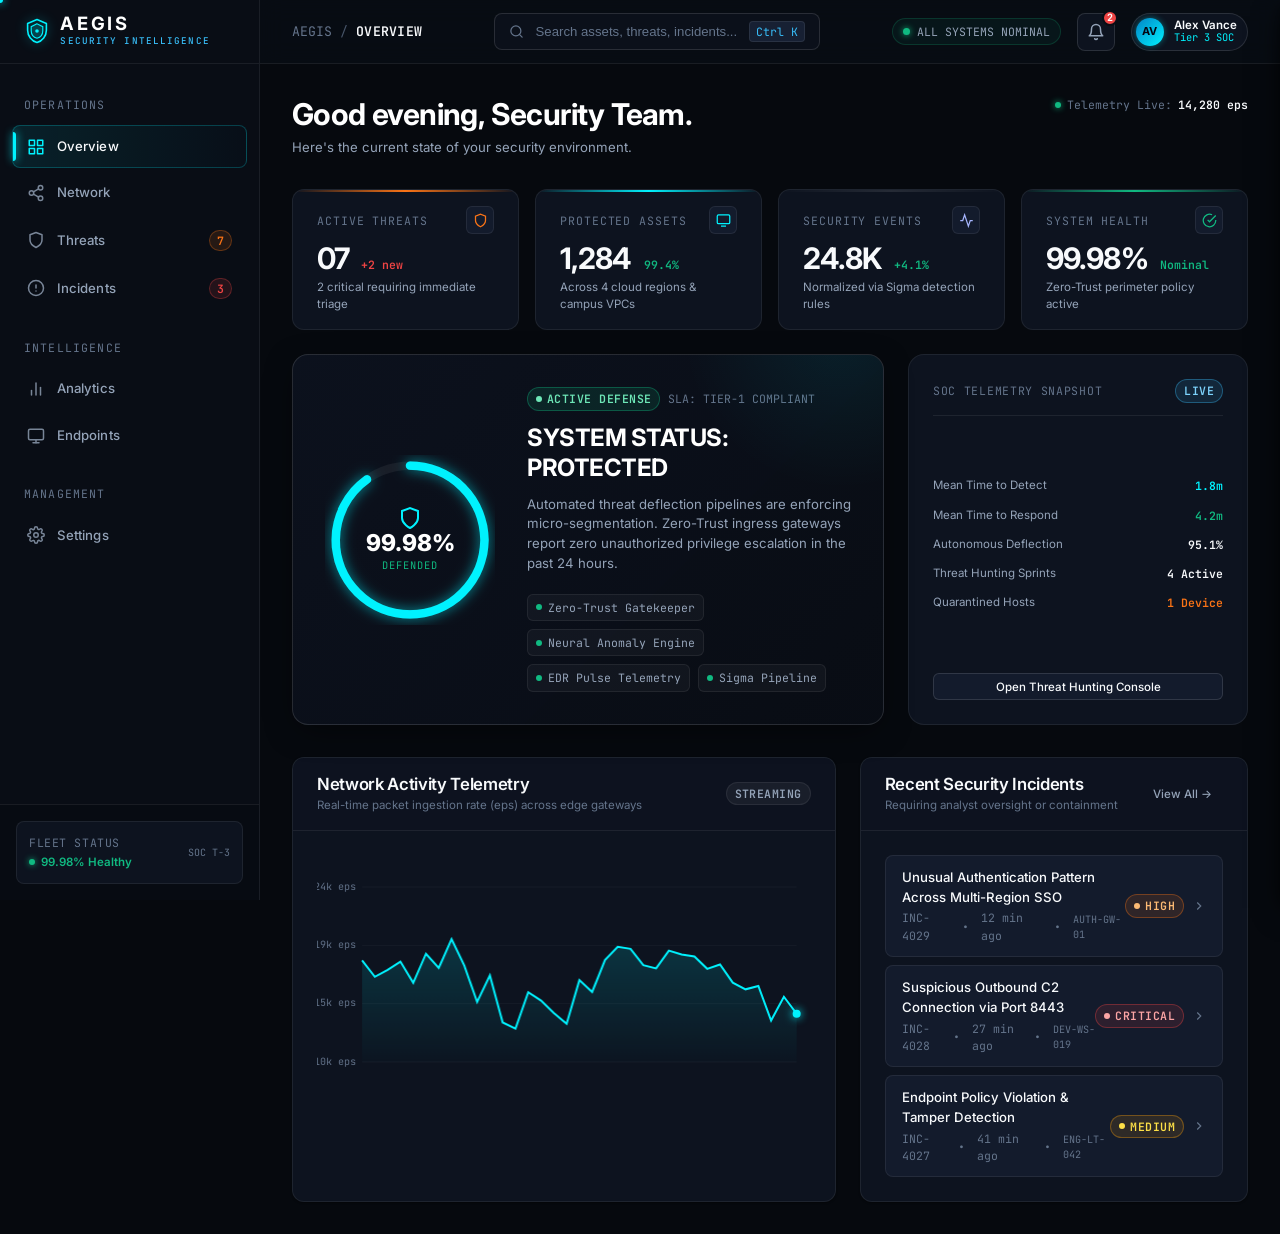
==== commit dedccd05: "fix(mobile): resolve blurry mobile navigation drawer z-index stacking and add close button" ====
--- a/index.html
+++ b/index.html
@@ -48,6 +48,9 @@
             <span class="brand-tagline">Security Intelligence</span>
           </div>
         </a>
+        <button id="sidebar-close-btn" class="mobile-drawer-close-btn" aria-label="Close Navigation">
+          <svg width="18" height="18" viewBox="0 0 24 24" fill="none" stroke="currentColor" stroke-width="2" stroke-linecap="round" stroke-linejoin="round" aria-hidden="true"><line x1="18" y1="6" x2="6" y2="18"/><line x1="6" y1="6" x2="18" y2="18"/></svg>
+        </button>
       </div>
 
       <nav class="sidebar-nav" aria-label="Platform Views">
@@ -970,8 +973,9 @@
   </div>
 
   <!-- ====================================================================
-       SLIDEOVER DRAWER PANEL (Used for Deep-Dives on all pages)
+       BACKDROPS & DRAWERS
        ==================================================================== -->
+  <div id="sidebar-backdrop" class="slideover-backdrop" aria-hidden="true"></div>
   <div id="slideover-backdrop" class="slideover-backdrop" aria-hidden="true"></div>
   <aside id="slideover-panel" class="slideover-panel" role="dialog" aria-modal="true" aria-labelledby="slideover-title">
     <div class="slideover-header">
--- a/css/layout.css
+++ b/css/layout.css
@@ -72,6 +72,26 @@
   color: var(--accent-blue);
   margin-top: 3px;
   text-transform: uppercase;
+}
+
+.mobile-drawer-close-btn {
+  display: none;
+  background: transparent;
+  border: 1px solid var(--border-medium);
+  border-radius: var(--radius-sm);
+  color: var(--text-secondary);
+  width: 30px;
+  height: 30px;
+  align-items: center;
+  justify-content: center;
+  cursor: pointer;
+  margin-left: auto;
+  transition: all var(--transition-fast);
+}
+
+.mobile-drawer-close-btn:hover {
+  color: var(--text-primary);
+  border-color: var(--border-strong);
 }
 
 /* Navigation List */
--- a/css/responsive.css
+++ b/css/responsive.css
@@ -60,11 +60,21 @@
   .app-sidebar {
     transform: translateX(-100%);
     width: 280px;
-    box-shadow: var(--shadow-lg);
+    box-shadow: 0 0 40px rgba(0, 0, 0, 0.9);
+    z-index: 100 !important;
   }
 
   .app-sidebar.is-mobile-open {
     transform: translateX(0);
+    z-index: 100 !important;
+  }
+
+  .mobile-drawer-close-btn {
+    display: flex;
+  }
+
+  #sidebar-backdrop {
+    z-index: 90 !important;
   }
 
   .app-main {
